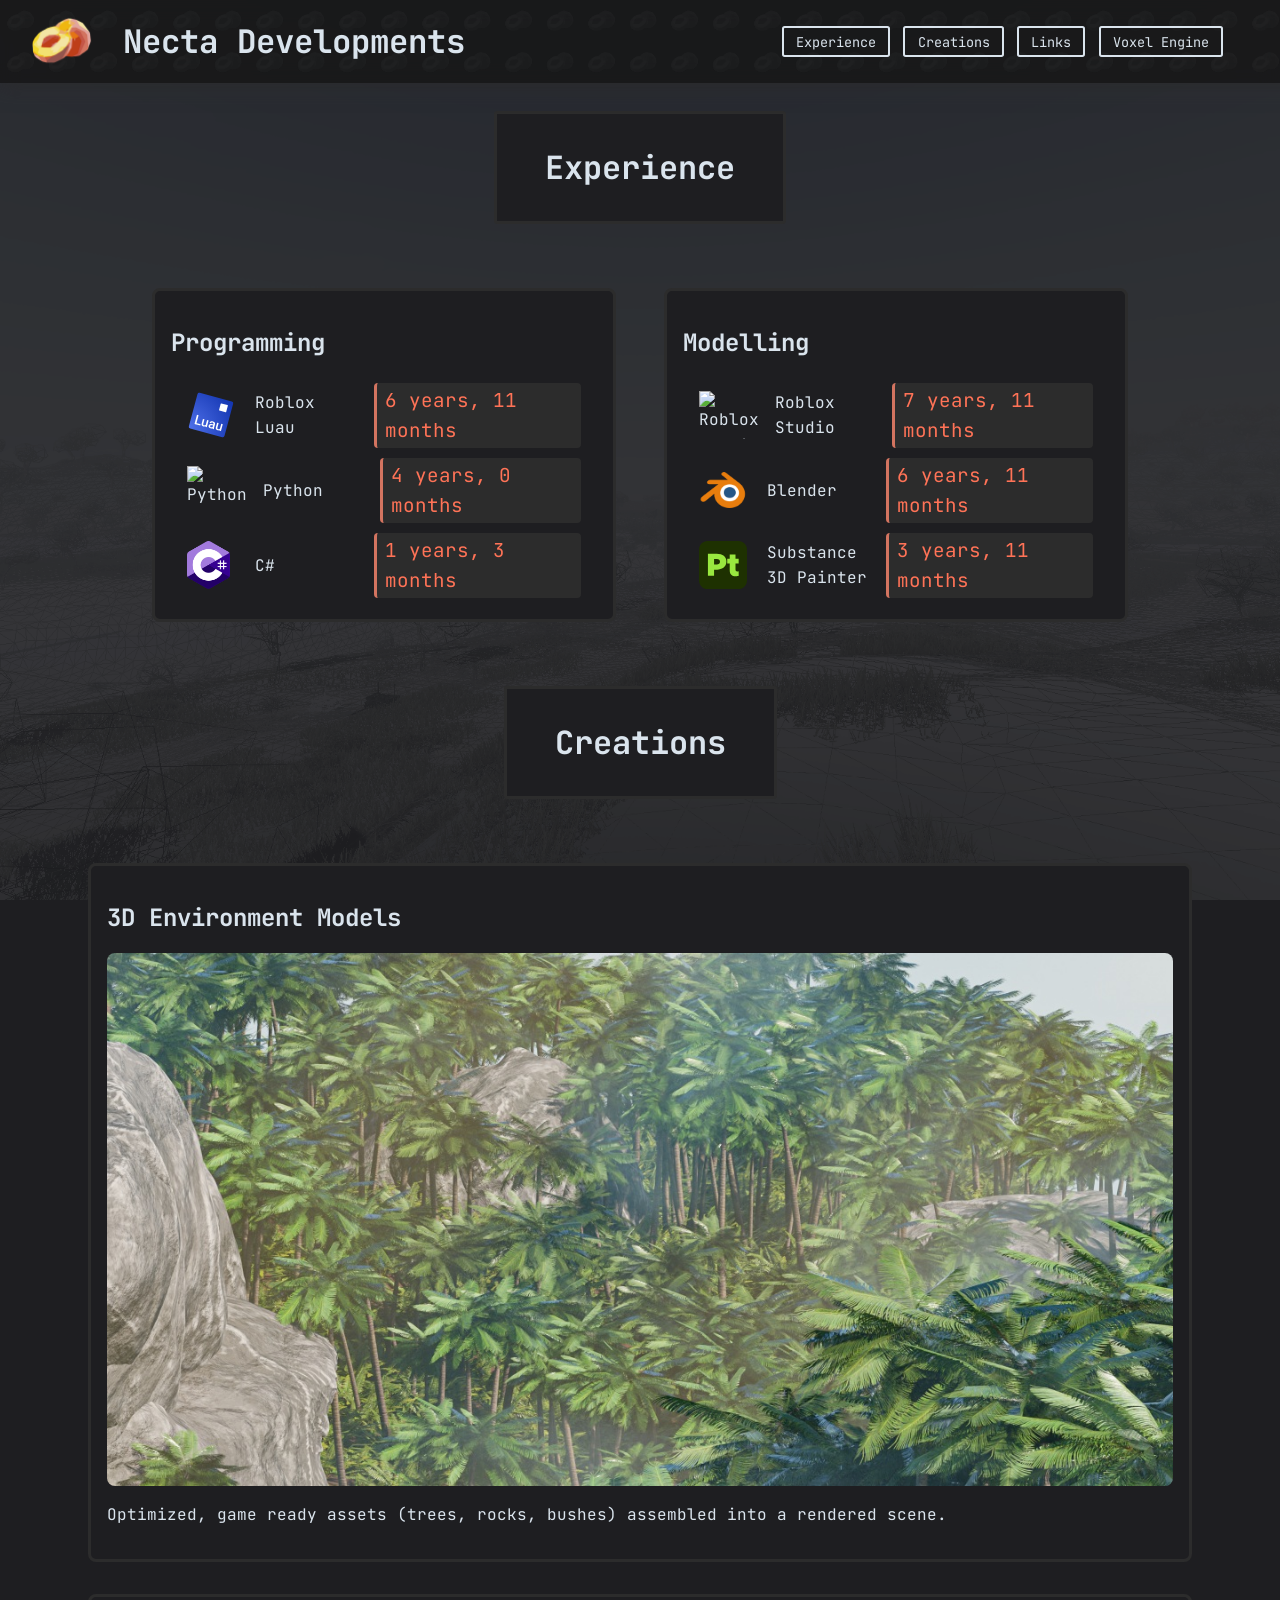
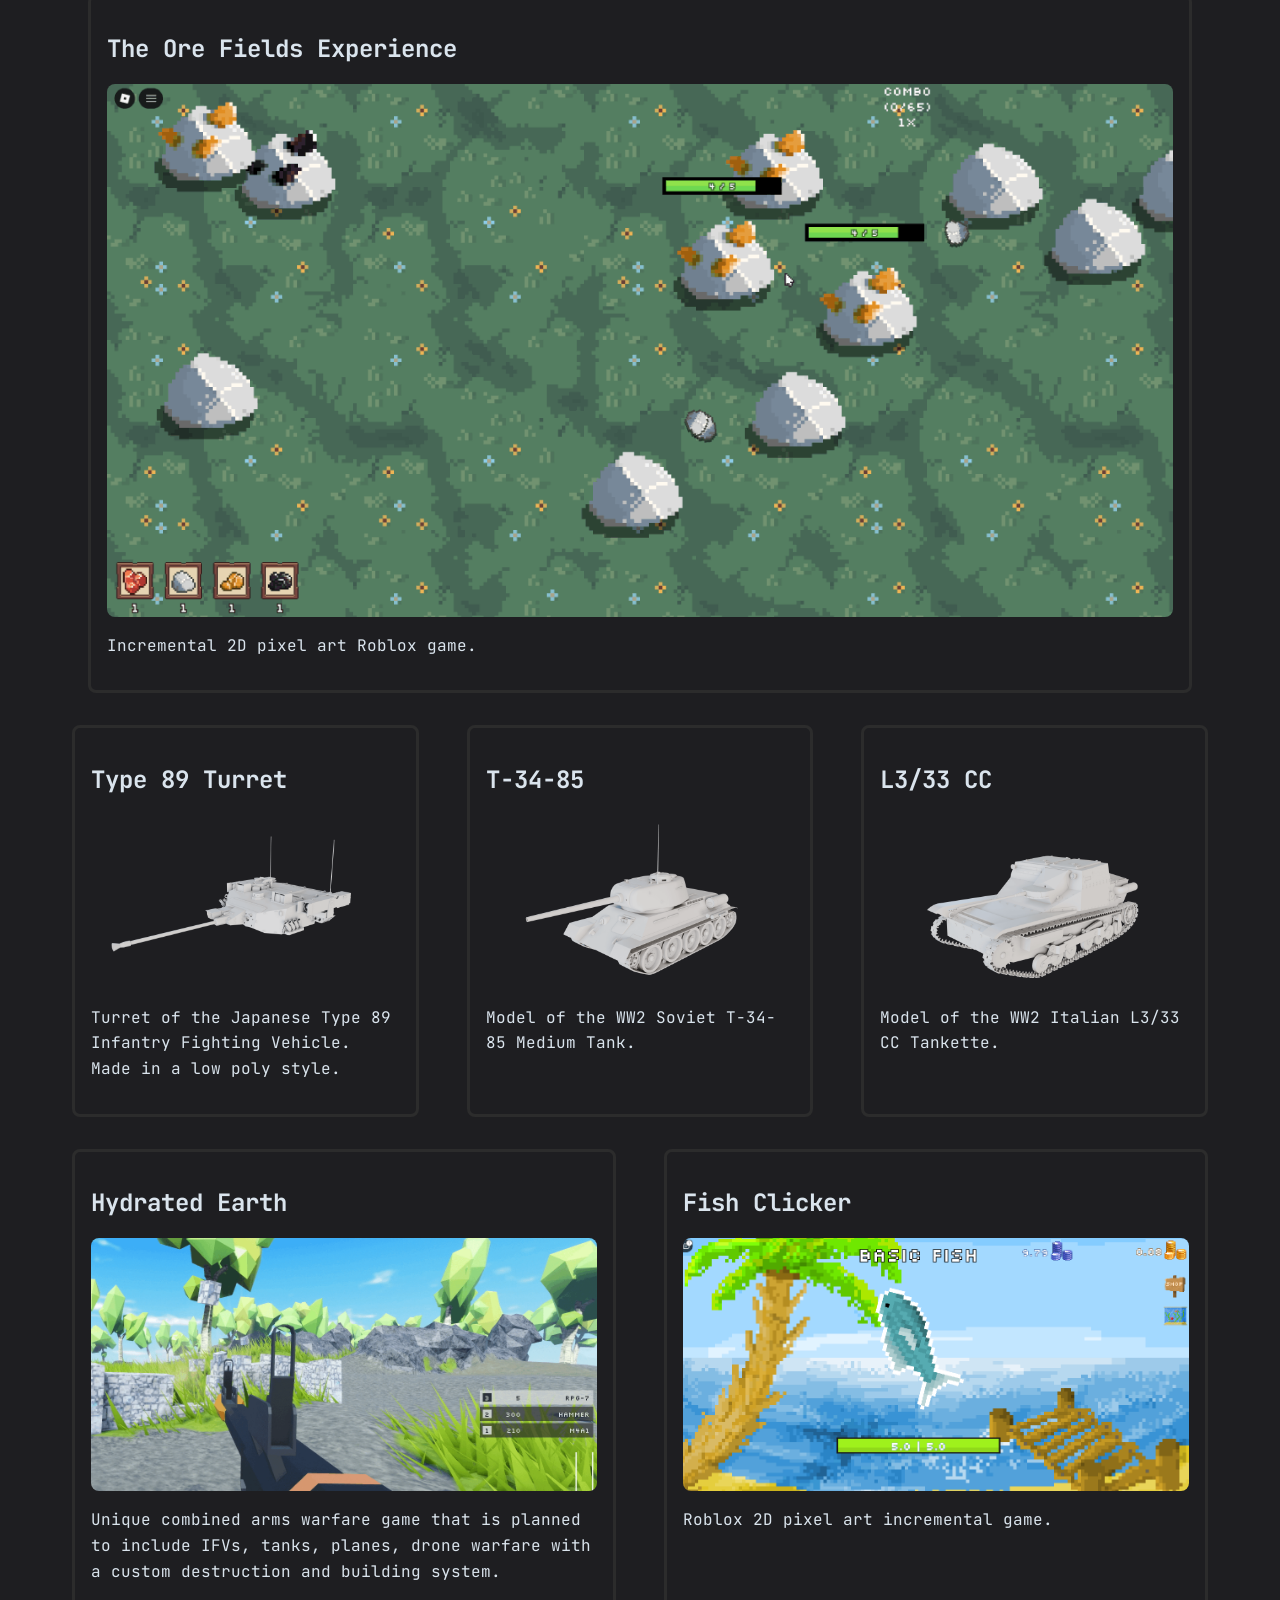
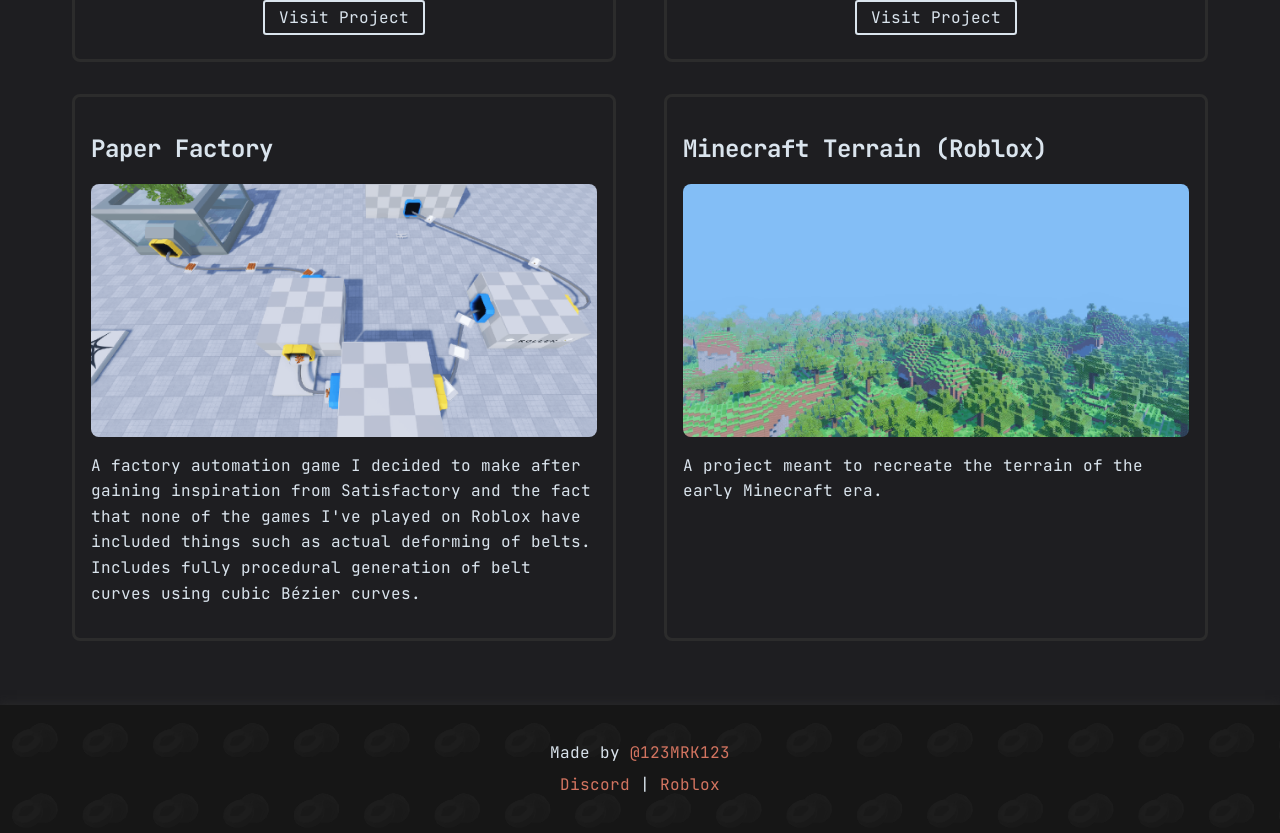
==== index.html @ 4ae06c1c "added palm environment" ====
<!DOCTYPE html>
<html lang="en">
<head>
    <meta charset="UTF-8">
    <meta name="viewport" content="width=device-width, initial-scale=1.0">
    <title>Necta Developments</title>
    <link rel="stylesheet" href="styles.css">
    <link rel="icon" href="images/icons/icon_scaled.png">
    <script src="scripts.js" defer></script>
    
</head>
<body>

    <header class="titleContainer">

        <img src="images/icons/icon_scaled.png"> <!--margin right = same as padding sides on titlecontainer-->
        <div class="navTitle">
            <h1>Necta Developments</h1>
        </div>

        <div class="navButtons">
            <a href="#experience" class="linkButton">Experience</a>
            <a href="#creations" class="linkButton">Creations</a>
            <a href="#links" class="linkButton">Links</a>

            <a href="./VoxelEngine/" class="linkButton">Voxel Engine</a>
        </div>

    </header>

    <div class="category">
        <h1 id ="experience">Experience</h1>
    </div>

    <div class="categoryContent" style="width: 80%">
        <div class="contentCard">
            <h2>Programming</h2>

            <div class="experienceRow">
                <img src="images/icons/luau.svg" alt="Luau">
                <span>Roblox Luau</span>
                <span class="experienceTimer" data-start-date="2019-12-27"></span>

            </div>

            <div class="experienceRow">
                <img src="images/icons/python.png" alt="Python">
                <span>Python</span>
                <span class="experienceTimer" data-start-date="2022-11-20"></span>

            </div>

            <div class="experienceRow">
                <img src="images/icons/csharp.png" alt="C#">
                <span>C#</span>
                <span class="experienceTimer" data-start-date="2025-09-01"></span>
            </div>
        </div>
        <div class="contentCard">
            <h2>Modelling</a></h2>
            
            <div class="experienceRow">
                <img src="images/icons/robloxstudio.png" alt="Roblox Studio">
                <span>Roblox Studio</span>
                <span class="experienceTimer" data-start-date="2018-12-15"></span>
            </div>
            <div class="experienceRow">
                <img src="images/icons/blender.png" alt="Blender">
                <span>Blender</span>
                <span class="experienceTimer" data-start-date="2020-01-01"></span>
            </div>
            <div class="experienceRow">
                <img src="images/icons/substancepainter.svg" alt="Substance Painter">
                <span>Substance 3D Painter</span>
                <span class="experienceTimer" data-start-date="2022-12-12"></span>
            </div>

        </div>
    </div>

    <div class="category">
        <h1 id="creations">Creations</h1>
    </div>

    <div class="categoryContent">
        <div class="contentCardImg">
            <h2>3D Environment Models</h2>
            <img src="images/creations/palms_environment.jpg" alt="The ore fields experience">
            <p>Optimized, game ready assets (trees, rocks, bushes) assembled into a rendered scene.</p>
        </div>
    </div>

    <div class="categoryContent">
        <div class="contentCardImg">
            <h2>The Ore Fields Experience</h2>
            <img src="images/creations/tofe.png" alt="The ore fields experience">
            <p>Incremental 2D pixel art Roblox game.</p>
        </div>
    </div>

    <!--tanks-->
    <div class="categoryContent">
        <div class="contentCardImg">
            <h2>Type 89 Turret</h2>
            <img src="images/creations/type89turret.png" alt="Type 89 IFV Turret">
            <p>Turret of the Japanese Type 89 Infantry Fighting Vehicle. Made in a low poly style.</p>
        </div>

        <div class="contentCardImg">
            <h2>T-34-85</h2>
            <img src="images/creations/t3485.png" alt="T-34-85 Tank">

            <p>Model of the WW2 Soviet T-34-85 Medium Tank.</p>
        </div>

        <div class="contentCardImg">
            <h2>L3/33 CC</h2>
            <img src="images/creations/l333c.png" alt="L3/33 CC Tank">
            <p>Model of the WW2 Italian L3/33 CC Tankette.</p>
        </div>
    </div>

    <!--games row1-->
    <div class="categoryContent">
        <div class="contentCardImg">
            <h2>Hydrated Earth</h2>
            <img src="images/creations/hydratedearth.png" alt="Hydrated Earth first person view">

            <p>Unique combined arms warfare game that is planned to include IFVs, tanks, planes, drone warfare with a custom destruction and building system.</p>
            <a href="https://www.roblox.com/games/17295859346/Hydrated-Earth" class="linkButton">Visit Project</a>
        </div>

        <div class="contentCardImg">
            <h2>Fish Clicker</h2>
            <img src="images/creations/fishclicker.png" alt="Fish Clicker Roblox">

            <p>Roblox 2D pixel art incremental game.</p>
            <a href="https://www.roblox.com/games/18859129045/fish-clicker" class="linkButton">Visit Project</a>
        </div>
    </div>

    <!--games row2-->
    <div class="categoryContent">
        <div class="contentCardImg">
            <h2>Paper Factory</h2>
            <img src="images/creations/factorygame.png" alt="Factory roblox game">
            <p>
                A factory automation game I decided to make after gaining
                inspiration from Satisfactory and the fact that none of the games I've played on Roblox have included things such as actual deforming of belts.<br>
                Includes fully procedural generation of belt curves using cubic Bézier curves.
            </p>
        </div>

        <div class="contentCardImg">
            <h2>Minecraft Terrain (Roblox)</h2>
            <img src="images/creations/terrain.png" alt="Factory roblox game">
            <p>A project meant to recreate the terrain of the early Minecraft era.</p>
        </div>
    </div>
    


    <footer>
        <p id="links" style="line-height:2em">
            Made by <a href="https://discord.com/users/442257205689843713" target="_blank">@123MRK123</a> <br>
            <a href="https://discord.gg/E3Wb23yagF" target="_blank">Discord</a> | <a href="https://www.roblox.com/groups/11502766/Necta-Developments" target="_blank">Roblox</a>
        </p>
    </footer>
</body>
</html>
---- styles.css ----
@import url('https://fonts.googleapis.com/css2?family=JetBrains+Mono:wght@400;700&display=swap');
html
{
    scroll-behavior: smooth;
}

body
{
    background-color: #1e1e21;

    font-family: 'JetBrains Mono', monospace;

    background-image: url("images/creations/background.png");
    background-size: cover;
    background-position: center;
    background-attachment: fixed;

    margin: 0em;
    padding: 0em;

    display: flex;
    justify-content: center;
    align-items: center;
    flex-direction: column;
    min-height: 100vh;
    box-sizing: border-box;
    padding-top: 7vh;
}

h1, h2, h3, h4, h5, h6
{
    color: rgb(218, 228, 237);
}
h1 {
    margin: 0;
    padding: 0.5em 0;

    font-size: clamp(0.8rem, 2.5vw, 2rem);

    white-space: nowrap;
    overflow: hidden;
    text-overflow: ellipsis;
}

.linkButton, .downloadButton
{
    box-shadow: none;
    font-family: 'JetBrains Mono', monospace;
    color: rgb(218, 228, 237);
    padding: 0.3em 0.9em;
    white-space: nowrap;
    background-color: transparent;
    border: 2px solid rgb(218, 228, 237);
    border-radius: 0.2em;
    margin: 0.5em;
    cursor: pointer;
    width: fit-content;
    transition-duration: 0.15s;
}

.linkButton:hover, .downloadButton:hover
{
    transform: scale(0.95);
    background-color: rgb(218, 220, 237);
    color: #1e1e1e;

    box-shadow: #60aed3 0px 0px 20px;
}
.downloadButton:hover
{
    box-shadow: #60d36b 0px 0px 10px;
}

.linkButton:active, .downloadButton
{
    background-color: #1e1e1e;
    color: rgb(218, 228, 237);
    transform: scale(0.9);
}

.titleContainer {
    position: fixed;
    top: 0;
    left: 0;
    right: 0;
    height: 7vh;
    font-size: 3vh;
    display: flex;
    align-items: center;
    padding: 10px 30px 10px 30px;

    background-color: #161616;
    background: rgba(22, 22, 22, 0.8);
    backdrop-filter: blur(10px);
    
    background-image: url("images/icons/grayscale_nectarines.png");
    background-repeat: repeat;
    background-size: auto 50%;

    box-shadow: #2c2c2c 0px 0px 20px;

    z-index: 999;
    
    width: 100%;
}

.navTitle {
    display: flex;
    justify-content: left;
    flex : 5
}

.navButtons {
    display: flex;
    justify-content: right;
    padding: 0px 80px 0px 0px;
    flex : 5;
}

.navTitle h1 {
    font-size: 1.2em;
    margin: 0;
}

.navButtons .linkButton, button {
    font-size: 0.5em;
}

.category {
    display: flex;
    align-items: flex-start;
    padding: 1em 3em;
    background-color: #1e1e21;
    border: 3px solid #2c2c2c;
    border-radius: 0.2em;


    width: max-content;

    margin: 3em auto;
}

.categoryContent {
    display: flex;
    align-items: stretch;
    justify-content: center;
    padding: 0.5em 3em;
    max-width: 1920px;
    margin: 0.5em auto;
}

.contentCardImg,
.contentCard {
    display: flex;
    flex-direction: column;

    background-color: #1e1e21;
    border: 3px solid #2c2c2c;
    border-radius: 0.5em;
    
    padding: 1em;
    max-width: 90%;

    margin: 0em 1.5em;

    flex: 1;
    transition-duration: 0.2s;
}

.contentCardImg:hover,
.contentCard:hover
{
    transform: scale(1.05);
    transform: translateY(-10px);
    box-shadow: #d37460 0px 0px 20px;
}
.contentCardImg:hover {
    cursor: pointer;
}

.contentCardImg:active
{
    transform: scale(0.95);
    transform: translateY(0px);
    box-shadow: none;
}

.contentCardImg img {
    width: 100%;
    border-radius: 0.5em;
    height: auto;
}

.contentCardImg .linkButton,
.contentCard .linkButton {
    align-self: center;
    margin-top: auto;
}

.contentCardImg p,
.contentCard .experienceRow {
    padding: 0.0em;
    line-height: 1.6;
}

.imagePreview {
    position: fixed;
    top : 0;
    left : 0;
    width: 100%;
    height: 100%;
    background: rgba(0, 0, 0, 0.7);
    display: flex;
    align-items: center;
    justify-content: center;

    transition: background 0.5s ease, opacity 0.5s ease;
    z-index: 1000;
}

.imagePreview img {
  max-width: 80%;
  max-height: 80%;
  transform: scale(0.9);
  transition: transform 0.2s ease;
}

.imagePreview img.show {
  transform: scale(1);
}
.imagePreview img.hide {
    transition-duration: 0.5s;
    transform: translateX(150%) scale(0.3);
    background: rgba(0, 0, 0, 0);
}
.imagePreview.hide {
    background: rgba(0, 0, 0, 0);
    opacity: 0;
}

footer
{
    margin-top: 3em;
    width: 100%;
    text-align: center;
    padding: 0.0em;
    background-color: #161616;
    box-shadow: #2c2c2c 0px 0px 10px;

    background-image: url("images/icons/grayscale_nectarines.png");
    background-repeat: repeat;
    background-size: auto 55%;
}

a {
    color: #d37460;
    text-decoration: none;
    transition-duration: 0.15s;
}
a:hover
{
    color: #ff7357;
    text-decoration: underline;
}


.experienceRow,
p
{
    padding: 1em;
    font-family: 'JetBrains Mono', monospace;
    color: rgb(218, 228, 237);
}




.experienceRow {
    display: grid;
    grid-template-columns: 0.5fr 1fr 2fr;

    align-items: center;

    max-width: 100%;
    margin: 0.3em 1em;
    gap: 1em;
}

.experienceTimer {
    background: #2c2c2c;
    padding: 2px 8px;
    border-radius: 4px;
    border-left: 3px solid #d37460;
    font-size: 1.2em;
    color: #ff7357;
}

.experienceRow img {
    height: 3em;
    width: auto;
    object-fit: contain;
    display: block;
}

.experienceRow span {
    display: flex;
    align-items: center;
    gap: 0.5em;
}

.titleContainer img {
    height: 100%;
    width: auto;
    margin-right: 30px;
    object-fit: contain;
}



.centralDiv {
    display: flex;
    justify-content: center;
    align-items: center;
    flex-direction: column;

    height: fit-content;
}
.centralDiv .downloadButton {
    margin: 2em;
}

.fileSize {
    font-size: 0.5em;
}


@media (max-width: 900px) {

    /* Global safety: prevents width overflow bugs */
    * {
        box-sizing: border-box;
    }

    html, body {
        width: 100%;
        overflow-x: hidden;
    }

    body {
        padding-top: 10vh;
    }

    /* FIX HEADER OVERFLOW */
    .titleContainer {
        flex-direction: column;
        height: auto;
        padding: 10px;
        width: 100%;
    }

    .titleContainer img {
        height: 0;
        margin-right: 0;
    }

    .navTitle,
    .navButtons {
        flex: unset;
        justify-content: center;
        padding: 0;
        text-align: center;
    }

    .navButtons {
        flex-wrap: wrap;
        gap: 6px;
    }

    /* FIX HORIZONTAL OVERFLOW BLOCKS */
    .category {
        width: 95%;
        max-width: 100%;
        padding: 1em;
        margin: 2em auto;
    }

    .categoryContent {
        flex-direction: column;
        align-items: center; /* Add this to center the cards */
        padding: 0.5em 0;    /* Reduce horizontal padding to prevent squeezing */
        gap: 2em;
    }

    /* CARDS */
    .contentCard,
    .contentCardImg {
        width: 100%;
        margin: 0;
    }

    /* disable hover effects on mobile */
    .contentCardImg:hover,
    .contentCard:hover {
        transform: none;
        box-shadow: none;
    }

    /* IMAGES */
    .contentCardImg img {
        width: 100%;
        height: auto;
    }

    /* EXPERIENCE ROW FIX */
    .experienceRow {
        grid-template-columns: 1fr;
        max-width: 100%;
    }

    /* BUTTONS */
    .linkButton,
    .downloadButton {
        font-size: 0.9em;
        padding: 0.5em 1em;
    }

    /* FOOTER */
    footer {
        padding: 1em;
    }
}
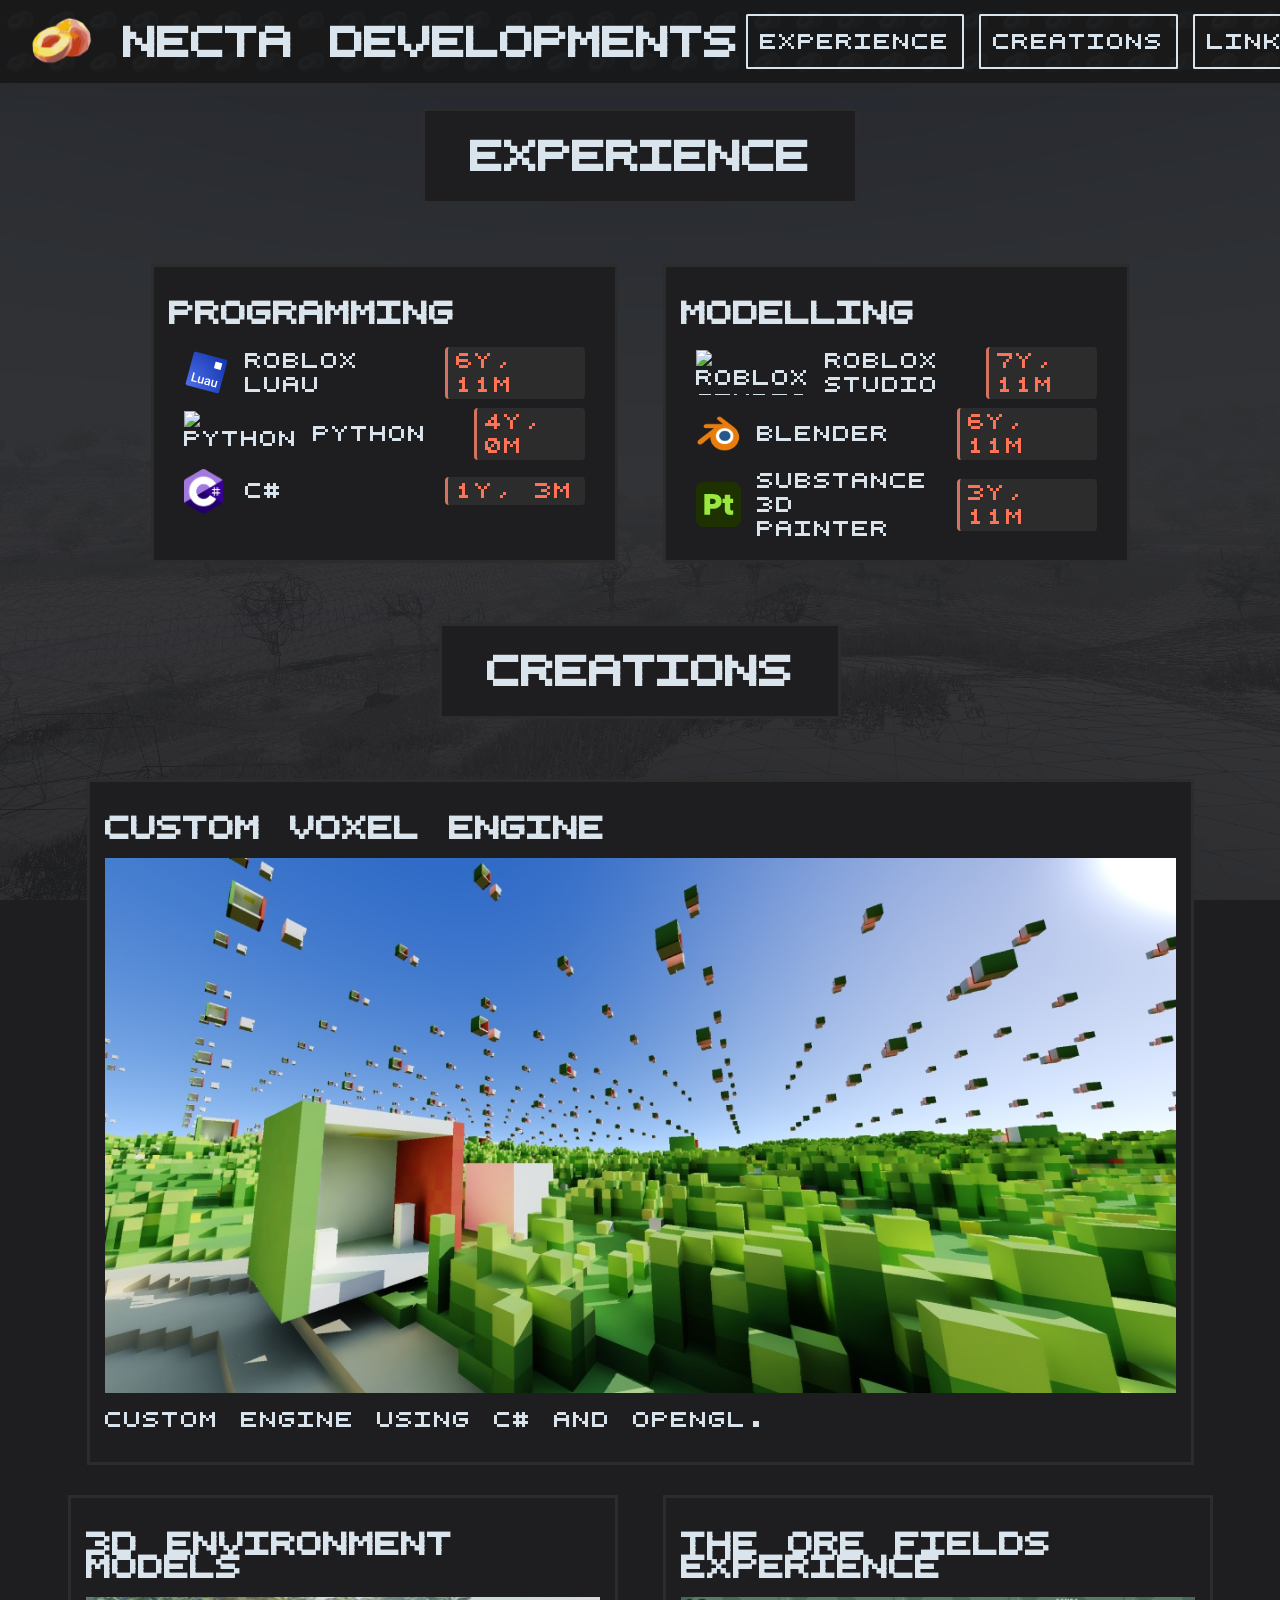
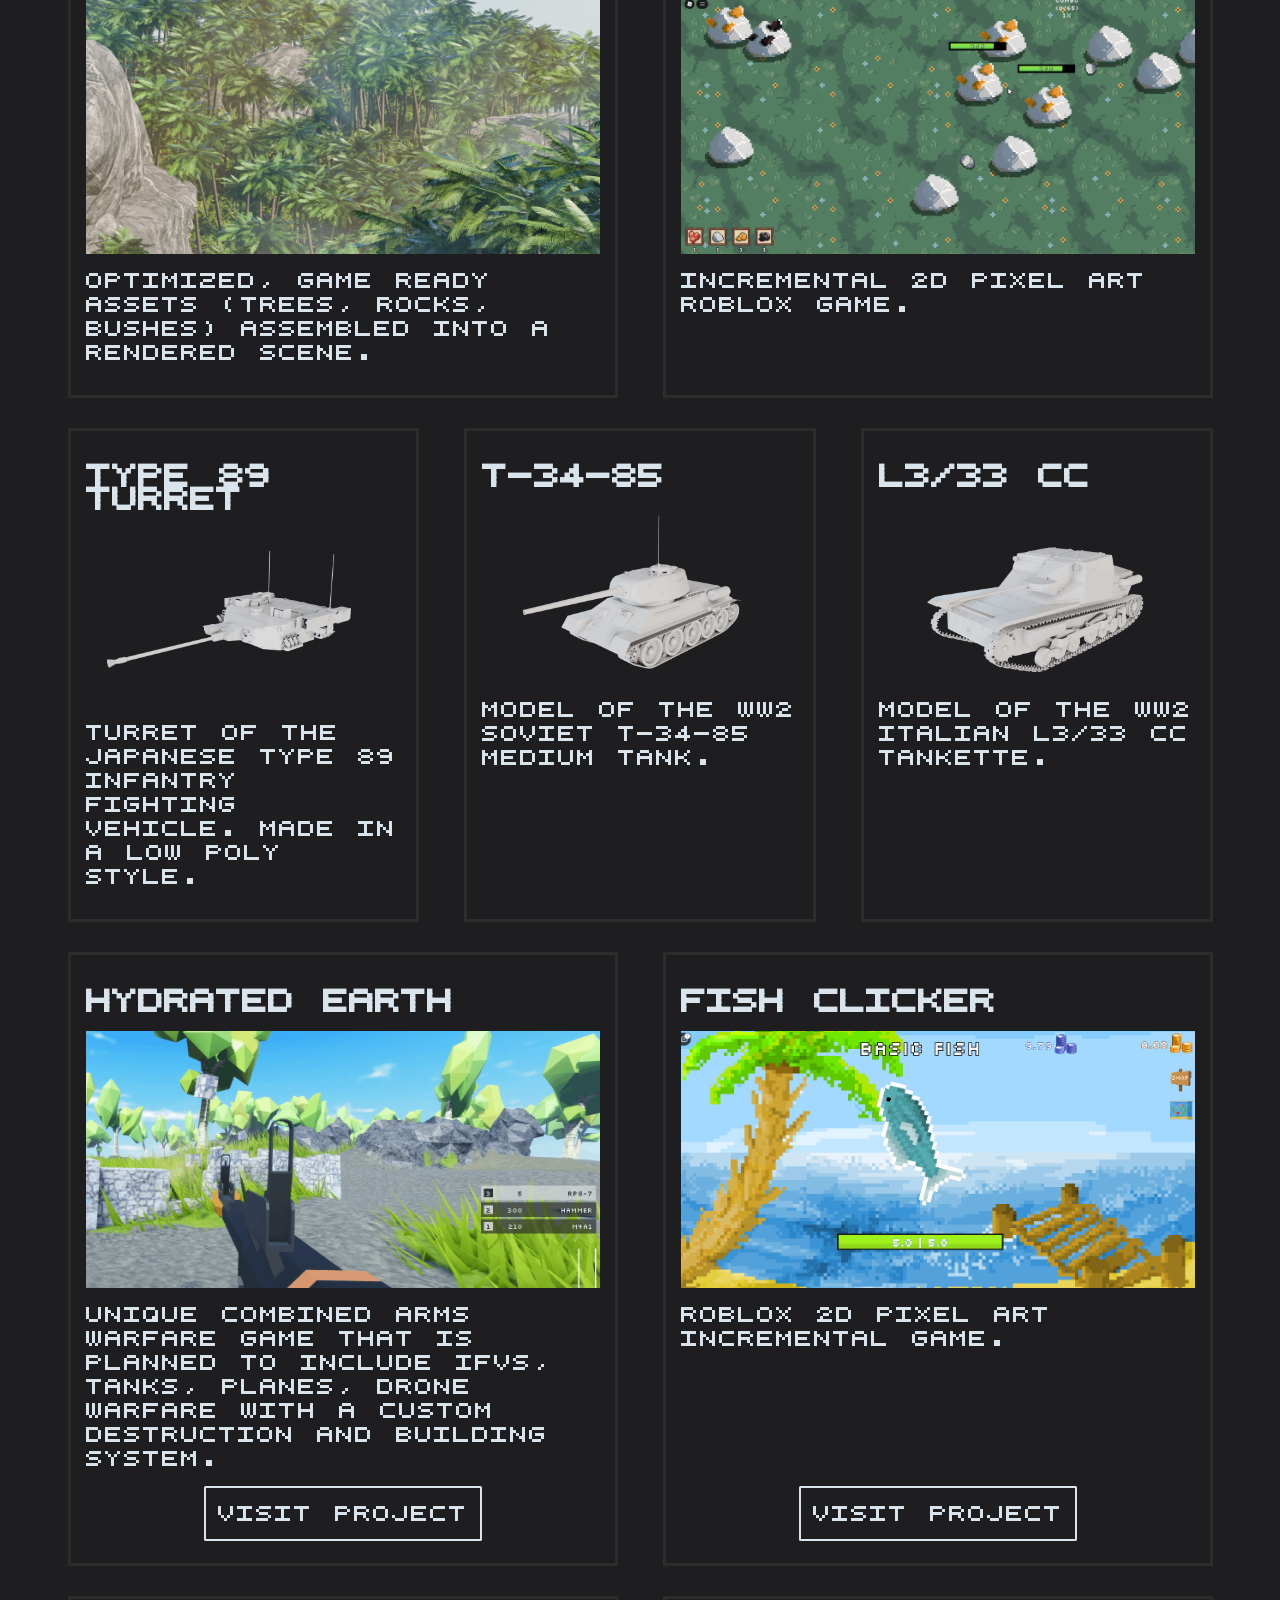
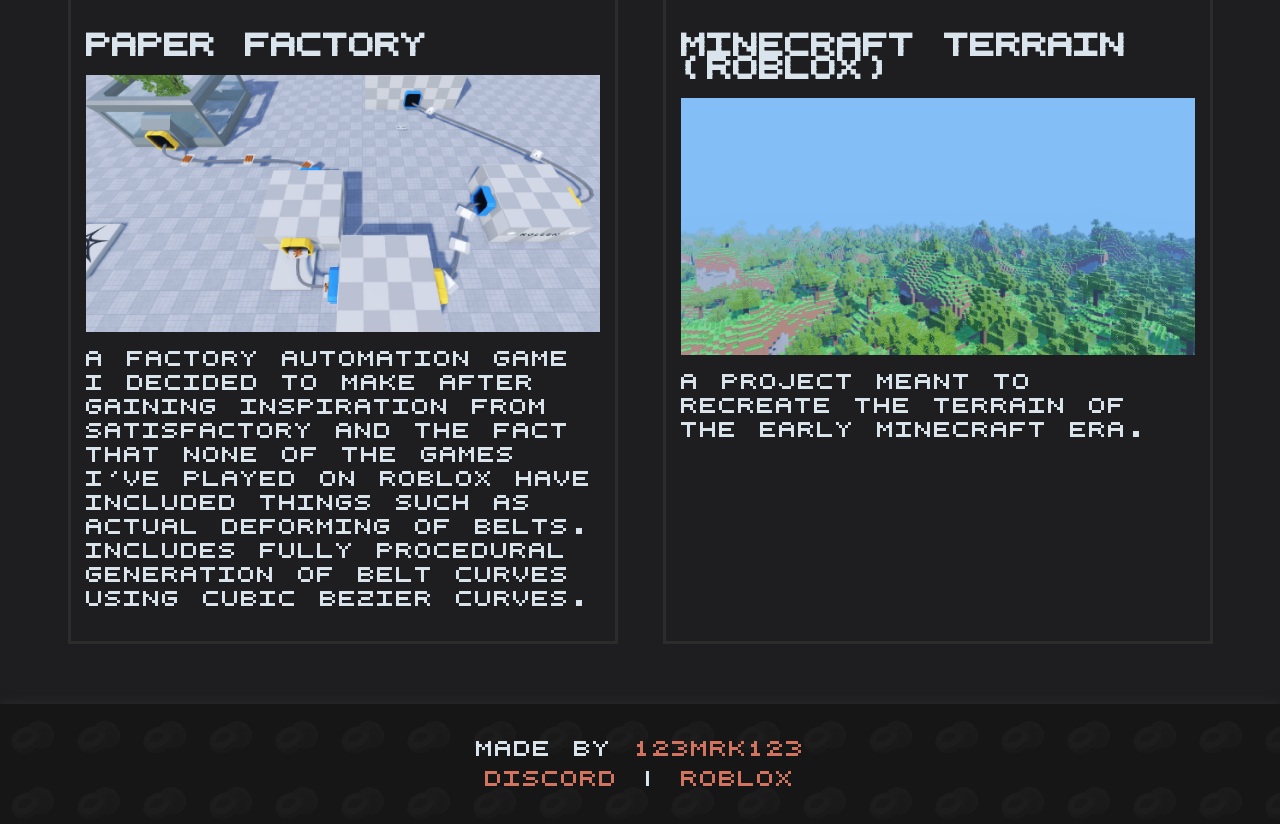
==== commit 190ecfbe: "new font and voxel terrain showcase" ====
--- a/index.html
+++ b/index.html
@@ -84,19 +84,27 @@
 
     <div class="categoryContent">
         <div class="contentCardImg">
-            <h2>3D Environment Models</h2>
-            <img src="images/creations/palms_environment.jpg" alt="The ore fields experience">
-            <p>Optimized, game ready assets (trees, rocks, bushes) assembled into a rendered scene.</p>
+            <h2>Custom Voxel Engine</h2>
+            <img src="images/creations/voxelengine_terrain.jpg" alt="Voxel Engine Terrain">
+            <p>Custom engine using C# and OpenGL.</p>
         </div>
     </div>
 
     <div class="categoryContent">
+        <div class="contentCardImg">
+            <h2>3D Environment Models</h2>
+            <img src="images/creations/palms_environment.jpg" alt="Palms">
+            <p>Optimized, game ready assets (trees, rocks, bushes) assembled into a rendered scene.</p>
+        </div>
+
         <div class="contentCardImg">
             <h2>The Ore Fields Experience</h2>
             <img src="images/creations/tofe.png" alt="The ore fields experience">
             <p>Incremental 2D pixel art Roblox game.</p>
         </div>
     </div>
+
+
 
     <!--tanks-->
     <div class="categoryContent">
@@ -147,7 +155,7 @@
             <p>
                 A factory automation game I decided to make after gaining
                 inspiration from Satisfactory and the fact that none of the games I've played on Roblox have included things such as actual deforming of belts.<br>
-                Includes fully procedural generation of belt curves using cubic Bézier curves.
+                Includes fully procedural generation of belt curves using cubic Bezier curves.
             </p>
         </div>
 
@@ -162,9 +170,22 @@
 
     <footer>
         <p id="links" style="line-height:2em">
-            Made by <a href="https://discord.com/users/442257205689843713" target="_blank">@123MRK123</a> <br>
+            Made by <a href="https://discord.com/users/442257205689843713" target="_blank">123MRK123</a> <br>
             <a href="https://discord.gg/E3Wb23yagF" target="_blank">Discord</a> | <a href="https://www.roblox.com/groups/11502766/Necta-Developments" target="_blank">Roblox</a>
         </p>
     </footer>
+
+
+    <script>
+        function snapFontsTo5px() {
+        const root = document.documentElement;
+        const basePx = parseFloat(getComputedStyle(root).fontSize);
+        const snapped = Math.round(basePx / 5) * 5;
+        root.style.fontSize = snapped + 'px';
+        }
+
+        snapFontsTo5px();
+        window.addEventListener('resize', snapFontsTo5px);
+    </script>
 </body>
 </html>
--- a/styles.css
+++ b/styles.css
@@ -1,14 +1,27 @@
-@import url('https://fonts.googleapis.com/css2?family=JetBrains+Mono:wght@400;700&display=swap');
+@font-face
+{
+    font-family: 'Chisel';
+    src: url('Chisel.otf') format('opentype');
+    font-weight: 400;
+    font-style: normal;
+
+}
 html
 {
     scroll-behavior: smooth;
+    font-size: 15px;
+
+    font-family: 'Chisel', monospace;
+    -webkit-font-smoothing: none;
+    -moz-osx-font-smoothing: unset;
+    font-smooth: never;
 }
 
 body
 {
     background-color: #1e1e21;
 
-    font-family: 'JetBrains Mono', monospace;
+    font-family: 'Chisel', monospace;
 
     background-image: url("images/creations/background.png");
     background-size: cover;
@@ -25,6 +38,8 @@
     min-height: 100vh;
     box-sizing: border-box;
     padding-top: 7vh;
+    letter-spacing: 0.2rem;
+    word-spacing: 0.2rem;
 }
 
 h1, h2, h3, h4, h5, h6
@@ -45,17 +60,18 @@
 .linkButton, .downloadButton
 {
     box-shadow: none;
-    font-family: 'JetBrains Mono', monospace;
+    font-family: 'Chisel', monospace;
     color: rgb(218, 228, 237);
     padding: 0.3em 0.9em;
     white-space: nowrap;
     background-color: transparent;
     border: 2px solid rgb(218, 228, 237);
-    border-radius: 0.2em;
+    border-radius: 0.1em;
     margin: 0.5em;
     cursor: pointer;
     width: fit-content;
     transition-duration: 0.15s;
+    line-height: 1.8;
 }
 
 .linkButton:hover, .downloadButton:hover
@@ -84,7 +100,7 @@
     left: 0;
     right: 0;
     height: 7vh;
-    font-size: 3vh;
+    font-size: 2rem;
     display: flex;
     align-items: center;
     padding: 10px 30px 10px 30px;
@@ -118,12 +134,13 @@
 }
 
 .navTitle h1 {
-    font-size: 1.2em;
+    font-size: 2rem;
     margin: 0;
 }
 
 .navButtons .linkButton, button {
-    font-size: 0.5em;
+    padding: 12px;
+    font-size: 1rem;
 }
 
 .category {
@@ -132,7 +149,7 @@
     padding: 1em 3em;
     background-color: #1e1e21;
     border: 3px solid #2c2c2c;
-    border-radius: 0.2em;
+    border-radius: 0.1em;
 
 
     width: max-content;
@@ -156,7 +173,7 @@
 
     background-color: #1e1e21;
     border: 3px solid #2c2c2c;
-    border-radius: 0.5em;
+    border-radius: 0.0em;
     
     padding: 1em;
     max-width: 90%;
@@ -187,7 +204,7 @@
 
 .contentCardImg img {
     width: 100%;
-    border-radius: 0.5em;
+    border-radius: 0.0em;
     height: auto;
 }
 
@@ -195,6 +212,8 @@
 .contentCard .linkButton {
     align-self: center;
     margin-top: auto;
+    padding: 12px;
+    font-size: 1rem;
 }
 
 .contentCardImg p,
@@ -256,11 +275,13 @@
     color: #d37460;
     text-decoration: none;
     transition-duration: 0.15s;
+    
+    border-bottom: 2px solid transparent; /* reserve space so layout doesn't shift */
 }
 a:hover
 {
     color: #ff7357;
-    text-decoration: underline;
+    border-bottom: 4px solid #ff7357; /* adjust thickness here */
 }
 
 
@@ -268,7 +289,7 @@
 p
 {
     padding: 1em;
-    font-family: 'JetBrains Mono', monospace;
+    font-family: 'Chisel', monospace;
     color: rgb(218, 228, 237);
 }
 
@@ -277,7 +298,7 @@
 
 .experienceRow {
     display: grid;
-    grid-template-columns: 0.5fr 1fr 2fr;
+    grid-template-columns: 0.5fr 2fr 1.5fr;
 
     align-items: center;
 
@@ -291,7 +312,7 @@
     padding: 2px 8px;
     border-radius: 4px;
     border-left: 3px solid #d37460;
-    font-size: 1.2em;
+    font-size: 1rem;
     color: #ff7357;
 }
 
@@ -326,7 +347,11 @@
     height: fit-content;
 }
 .centralDiv .downloadButton {
-    margin: 2em;
+    margin: 2rem;
+    display: inline-block;
+    width: 50%; /* adjust to taste */
+    text-align: center;
+    box-sizing: border-box;
 }
 
 .fileSize {
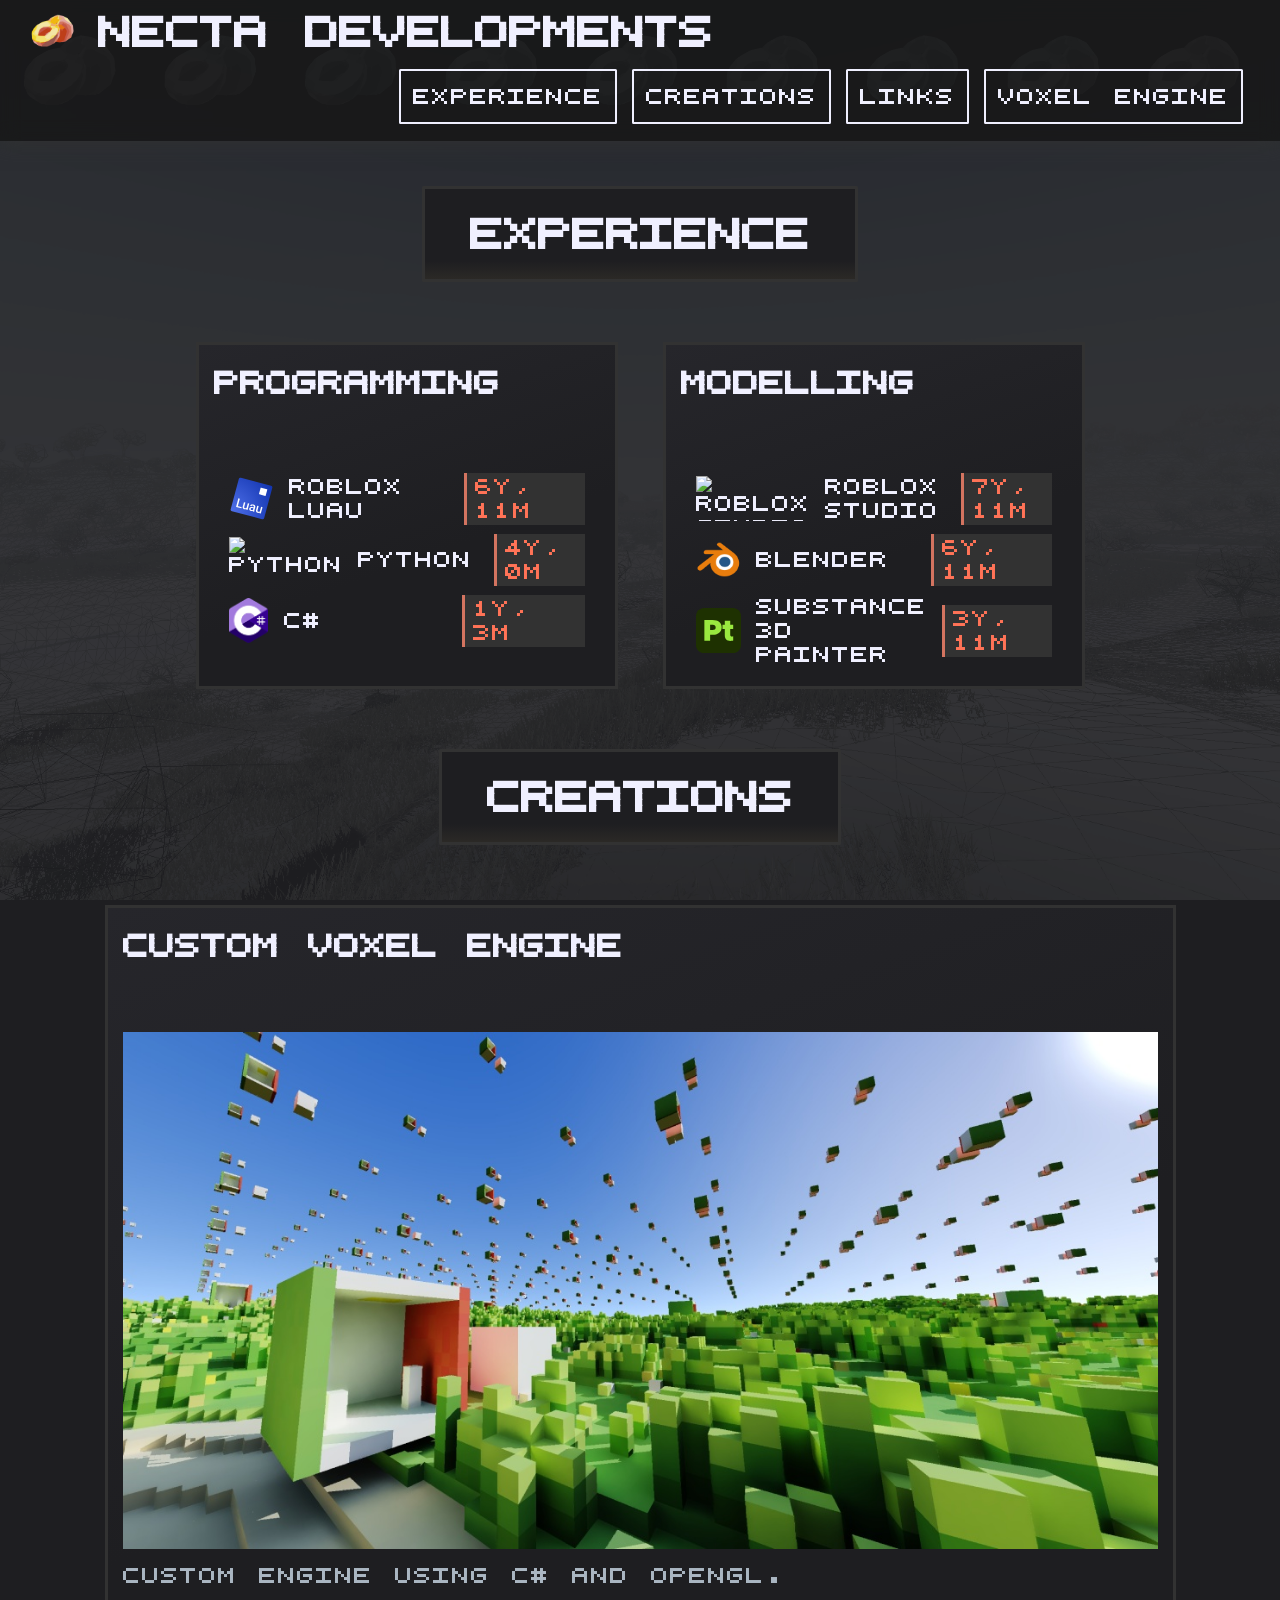
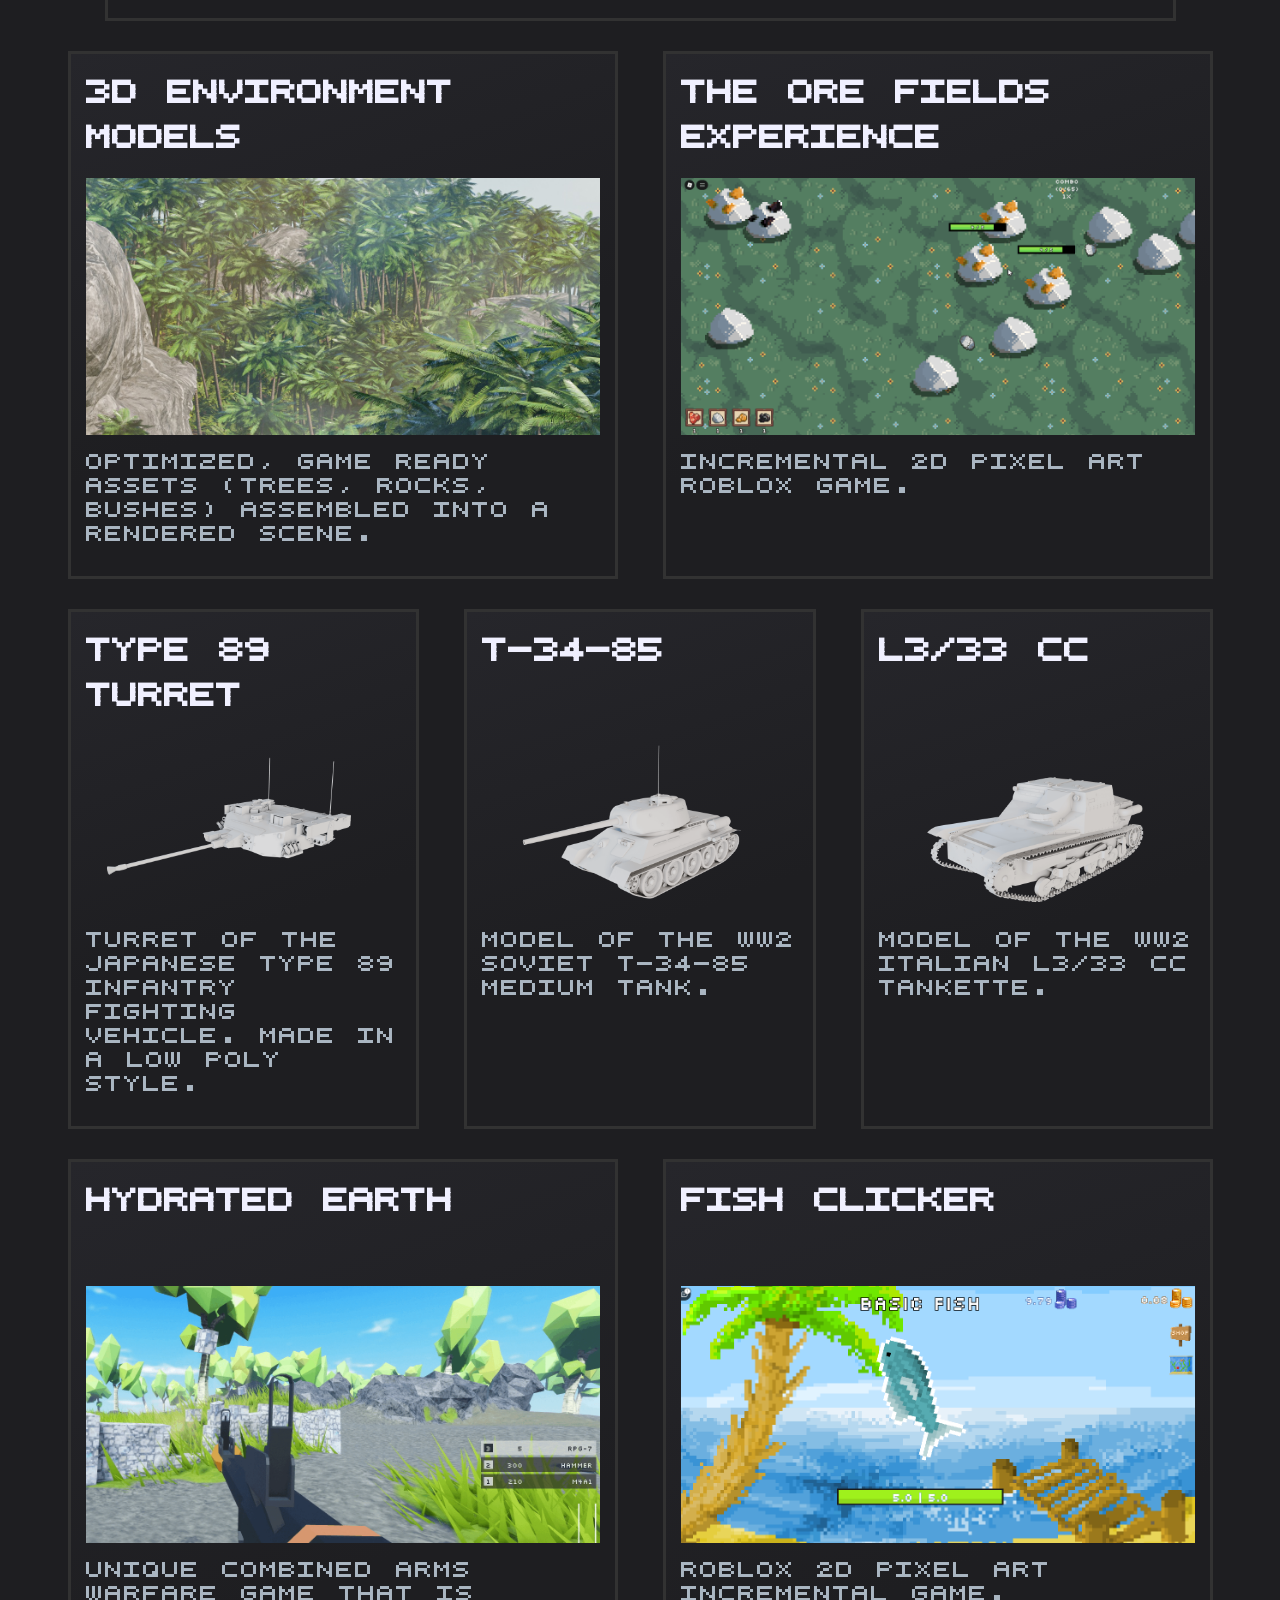
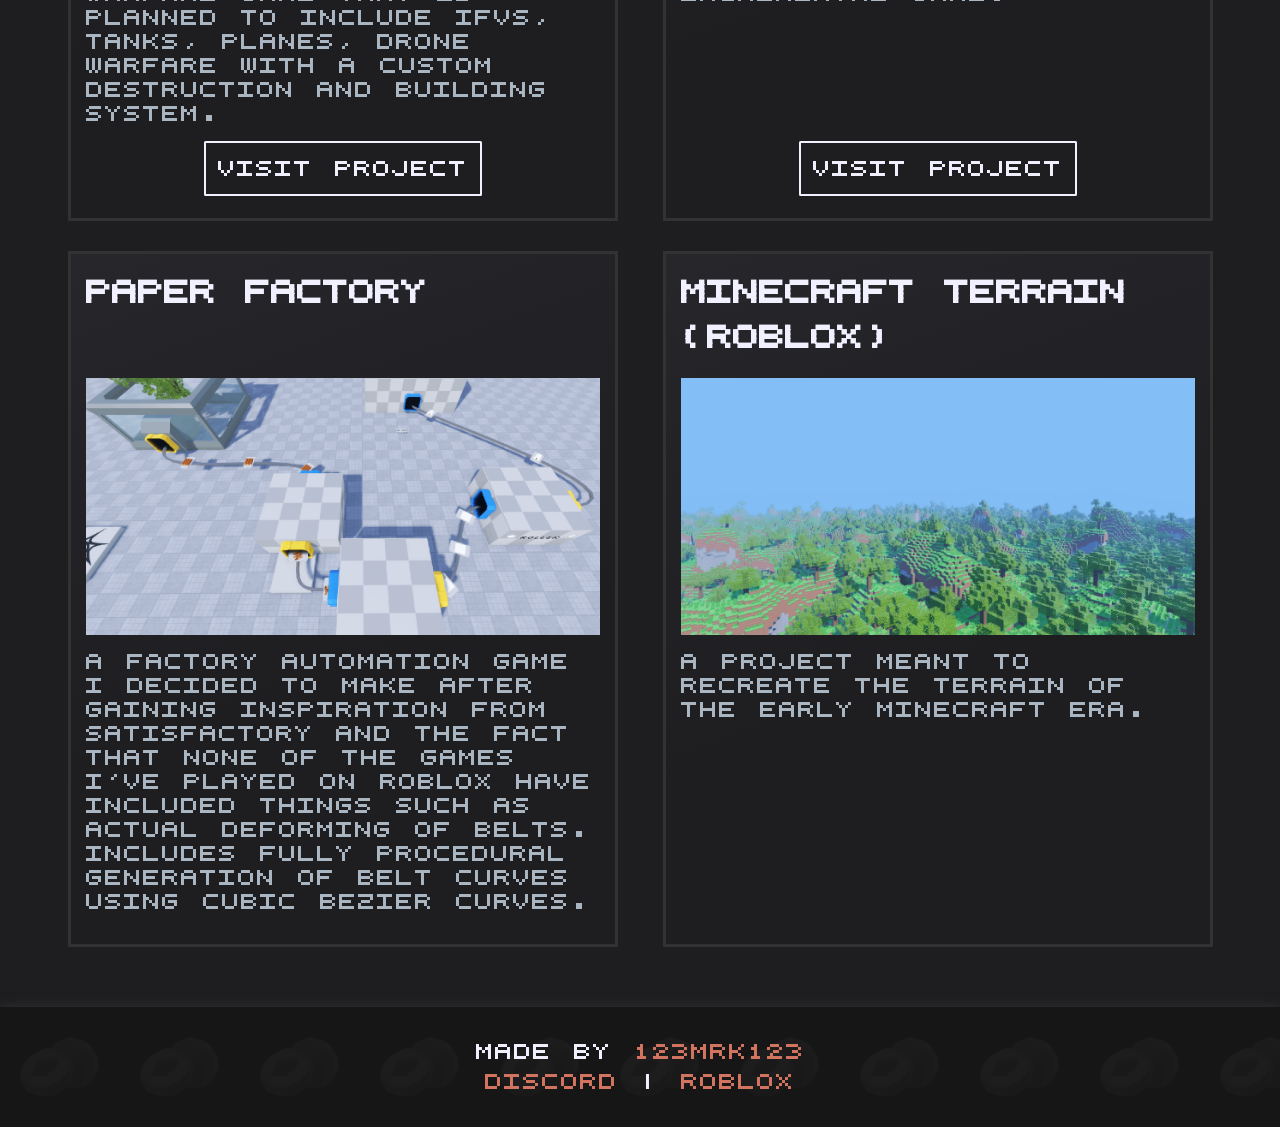
==== commit 04749b48: "Visual improvements, gradients, better resizing" ====
--- a/index.html
+++ b/index.html
@@ -3,36 +3,37 @@
 <head>
     <meta charset="UTF-8">
     <meta name="viewport" content="width=device-width, initial-scale=1.0">
+    <meta name="description" content="Necta Developments: Roblox games, a custom C# voxel engine and game-ready 3D models.">
     <title>Necta Developments</title>
     <link rel="stylesheet" href="styles.css">
     <link rel="icon" href="images/icons/icon_scaled.png">
     <script src="scripts.js" defer></script>
-    
 </head>
 <body>
 
     <header class="titleContainer">
+        <a href="#" class="brand">
+            <img src="images/icons/icon_scaled.png" alt="">
+            <div class="navTitle">
+                <h1>Necta Developments</h1>
+            </div>
+        </a>
 
-        <img src="images/icons/icon_scaled.png"> <!--margin right = same as padding sides on titlecontainer-->
-        <div class="navTitle">
-            <h1>Necta Developments</h1>
-        </div>
-
-        <div class="navButtons">
+        <nav class="navButtons" aria-label="Main">
             <a href="#experience" class="linkButton">Experience</a>
             <a href="#creations" class="linkButton">Creations</a>
             <a href="#links" class="linkButton">Links</a>
-
             <a href="./VoxelEngine/" class="linkButton">Voxel Engine</a>
-        </div>
-
+        </nav>
     </header>
 
+
+    <!-- ========== Experience ========== -->
     <div class="category">
-        <h1 id ="experience">Experience</h1>
+        <h1 id="experience">Experience</h1>
     </div>
 
-    <div class="categoryContent" style="width: 80%">
+    <div class="categoryContent experience">
         <div class="contentCard">
             <h2>Programming</h2>
 
@@ -40,25 +41,22 @@
                 <img src="images/icons/luau.svg" alt="Luau">
                 <span>Roblox Luau</span>
                 <span class="experienceTimer" data-start-date="2019-12-27"></span>
-
             </div>
-
             <div class="experienceRow">
                 <img src="images/icons/python.png" alt="Python">
                 <span>Python</span>
                 <span class="experienceTimer" data-start-date="2022-11-20"></span>
-
             </div>
-
             <div class="experienceRow">
                 <img src="images/icons/csharp.png" alt="C#">
                 <span>C#</span>
                 <span class="experienceTimer" data-start-date="2025-09-01"></span>
             </div>
         </div>
+
         <div class="contentCard">
-            <h2>Modelling</a></h2>
-            
+            <h2>Modelling</h2>
+
             <div class="experienceRow">
                 <img src="images/icons/robloxstudio.png" alt="Roblox Studio">
                 <span>Roblox Studio</span>
@@ -74,14 +72,16 @@
                 <span>Substance 3D Painter</span>
                 <span class="experienceTimer" data-start-date="2022-12-12"></span>
             </div>
-
         </div>
     </div>
 
+
+    <!-- ========== Creations ========== -->
     <div class="category">
         <h1 id="creations">Creations</h1>
     </div>
 
+    <!-- Engine -->
     <div class="categoryContent">
         <div class="contentCardImg">
             <h2>Custom Voxel Engine</h2>
@@ -90,68 +90,64 @@
         </div>
     </div>
 
+    <!-- Environment + incremental game -->
     <div class="categoryContent">
         <div class="contentCardImg">
             <h2>3D Environment Models</h2>
-            <img src="images/creations/palms_environment.jpg" alt="Palms">
+            <img src="images/creations/palms_environment.jpg" alt="Palms" loading="lazy">
             <p>Optimized, game ready assets (trees, rocks, bushes) assembled into a rendered scene.</p>
         </div>
 
         <div class="contentCardImg">
             <h2>The Ore Fields Experience</h2>
-            <img src="images/creations/tofe.png" alt="The ore fields experience">
+            <img src="images/creations/tofe.png" alt="The Ore Fields Experience" loading="lazy">
             <p>Incremental 2D pixel art Roblox game.</p>
         </div>
     </div>
 
-
-
-    <!--tanks-->
+    <!-- Tanks -->
     <div class="categoryContent">
         <div class="contentCardImg">
             <h2>Type 89 Turret</h2>
-            <img src="images/creations/type89turret.png" alt="Type 89 IFV Turret">
+            <img src="images/creations/type89turret.png" alt="Type 89 IFV Turret" loading="lazy">
             <p>Turret of the Japanese Type 89 Infantry Fighting Vehicle. Made in a low poly style.</p>
         </div>
 
         <div class="contentCardImg">
             <h2>T-34-85</h2>
-            <img src="images/creations/t3485.png" alt="T-34-85 Tank">
-
+            <img src="images/creations/t3485.png" alt="T-34-85 Tank" loading="lazy">
             <p>Model of the WW2 Soviet T-34-85 Medium Tank.</p>
         </div>
 
         <div class="contentCardImg">
             <h2>L3/33 CC</h2>
-            <img src="images/creations/l333c.png" alt="L3/33 CC Tank">
+            <img src="images/creations/l333c.png" alt="L3/33 CC Tank" loading="lazy">
             <p>Model of the WW2 Italian L3/33 CC Tankette.</p>
         </div>
     </div>
 
-    <!--games row1-->
+    <!-- Games, row 1 -->
     <div class="categoryContent">
         <div class="contentCardImg">
             <h2>Hydrated Earth</h2>
-            <img src="images/creations/hydratedearth.png" alt="Hydrated Earth first person view">
-
+            <img src="images/creations/hydratedearth.png" alt="Hydrated Earth first person view" loading="lazy">
             <p>Unique combined arms warfare game that is planned to include IFVs, tanks, planes, drone warfare with a custom destruction and building system.</p>
-            <a href="https://www.roblox.com/games/17295859346/Hydrated-Earth" class="linkButton">Visit Project</a>
+            <a href="https://www.roblox.com/games/17295859346/Hydrated-Earth" class="linkButton" target="_blank" rel="noopener noreferrer">Visit Project</a>
         </div>
 
         <div class="contentCardImg">
             <h2>Fish Clicker</h2>
-            <img src="images/creations/fishclicker.png" alt="Fish Clicker Roblox">
-
+            <img src="images/creations/fishclicker.png" alt="Fish Clicker Roblox" loading="lazy">
             <p>Roblox 2D pixel art incremental game.</p>
-            <a href="https://www.roblox.com/games/18859129045/fish-clicker" class="linkButton">Visit Project</a>
+            <a href="https://www.roblox.com/games/18859129045/fish-clicker" class="linkButton" target="_blank" rel="noopener noreferrer">Visit Project</a>
         </div>
     </div>
 
-    <!--games row2-->
+    <!-- Games, row 2 -->
     <div class="categoryContent">
         <div class="contentCardImg">
             <h2>Paper Factory</h2>
-            <img src="images/creations/factorygame.png" alt="Factory roblox game">
+            <img src="images/creations/factorygame.png" alt="Paper Factory Roblox game" loading="lazy">
             <p>
                 A factory automation game I decided to make after gaining
                 inspiration from Satisfactory and the fact that none of the games I've played on Roblox have included things such as actual deforming of belts.<br>
@@ -161,31 +157,19 @@
 
         <div class="contentCardImg">
             <h2>Minecraft Terrain (Roblox)</h2>
-            <img src="images/creations/terrain.png" alt="Factory roblox game">
+            <img src="images/creations/terrain.png" alt="Minecraft style terrain in Roblox" loading="lazy">
             <p>A project meant to recreate the terrain of the early Minecraft era.</p>
         </div>
     </div>
-    
 
 
     <footer>
-        <p id="links" style="line-height:2em">
-            Made by <a href="https://discord.com/users/442257205689843713" target="_blank">123MRK123</a> <br>
-            <a href="https://discord.gg/E3Wb23yagF" target="_blank">Discord</a> | <a href="https://www.roblox.com/groups/11502766/Necta-Developments" target="_blank">Roblox</a>
+        <p id="links">
+            Made by <a href="https://discord.com/users/442257205689843713" target="_blank" rel="noopener noreferrer">123MRK123</a><br>
+            <a href="https://discord.gg/E3Wb23yagF" target="_blank" rel="noopener noreferrer">Discord</a> |
+            <a href="https://www.roblox.com/groups/11502766/Necta-Developments" target="_blank" rel="noopener noreferrer">Roblox</a>
         </p>
     </footer>
 
-
-    <script>
-        function snapFontsTo5px() {
-        const root = document.documentElement;
-        const basePx = parseFloat(getComputedStyle(root).fontSize);
-        const snapped = Math.round(basePx / 5) * 5;
-        root.style.fontSize = snapped + 'px';
-        }
-
-        snapFontsTo5px();
-        window.addEventListener('resize', snapFontsTo5px);
-    </script>
 </body>
 </html>
--- a/styles.css
+++ b/styles.css
@@ -1,397 +1,514 @@
-@font-face
-{
+/* ==========================================================
+   Necta Developments - styles.css
+   ========================================================== */
+
+@font-face {
     font-family: 'Chisel';
     src: url('Chisel.otf') format('opentype');
     font-weight: 400;
     font-style: normal;
-
-}
-html
-{
+}
+
+:root {
+    --bg: #1e1e21;
+    --bg-dark: #161616;
+    --border: #323232;
+    --text: rgb(240, 240, 255);
+    --soft-text: rgb(170, 182, 194);
+    --accent: #d37460;
+    --accent-hover: #ff7357;
+    --glow-blue: #60aed3;
+    --glow-green: #60d36b;
+    --font: 'Chisel', monospace;
+}
+
+
+/* ---------- Base ---------- */
+
+*,
+*::before,
+*::after {
+    box-sizing: border-box;
+}
+
+html {
     scroll-behavior: smooth;
     font-size: 15px;
-
-    font-family: 'Chisel', monospace;
+    font-family: var(--font);
     -webkit-font-smoothing: none;
     -moz-osx-font-smoothing: unset;
-    font-smooth: never;
-}
-
-body
-{
-    background-color: #1e1e21;
-
-    font-family: 'Chisel', monospace;
-
-    background-image: url("images/creations/background.png");
-    background-size: cover;
-    background-position: center;
-    background-attachment: fixed;
-
-    margin: 0em;
-    padding: 0em;
-
-    display: flex;
+    scroll-padding-top: 6rem;
+    
+}
+.categoryContent.experience {
+    width: 80%;
+}
+
+body {
+    margin: 0;
+    min-height: 100vh;
+
+    display: flex;
+    flex-direction: column;
     justify-content: center;
     align-items: center;
-    flex-direction: column;
-    min-height: 100vh;
-    box-sizing: border-box;
-    padding-top: 7vh;
+
+    font-family: var(--font);
     letter-spacing: 0.2rem;
     word-spacing: 0.2rem;
-}
-
-h1, h2, h3, h4, h5, h6
-{
-    color: rgb(218, 228, 237);
-}
+
+    background: var(--bg) url("images/creations/background.png") center / cover fixed;
+}
+
+h1, h2, h3, h4, h5, h6 {
+    color: var(--text);
+}
+
 h1 {
     margin: 0;
     padding: 0.5em 0;
-
     font-size: clamp(0.8rem, 2.5vw, 2rem);
-
     white-space: nowrap;
     overflow: hidden;
     text-overflow: ellipsis;
 }
 
-.linkButton, .downloadButton
-{
+p {
+    padding: 1em;
+    font-family: var(--font);
+    color: var(--text);
+}
+
+a {
+    color: var(--accent);
+    text-decoration: none;
+    border-bottom: 2px solid transparent; /* reserves space so layout doesn't shift on hover */
+    transition-duration: 0.15s;
+}
+
+a:hover {
+    color: var(--accent-hover);
+    border-bottom: 4px solid var(--accent-hover);
+}
+
+
+/* ---------- Buttons ---------- */
+
+.linkButton,
+.downloadButton {
+    width: fit-content;
+    margin: 0.5em;
+    padding: 0.3em 0.9em;
+
+    font-family: var(--font);
+    line-height: 1.8;
+    white-space: nowrap;
+    color: var(--text);
+
+    background-color: transparent;
+    border: 2px solid var(--text);
+    border-radius: 0.1em;
     box-shadow: none;
-    font-family: 'Chisel', monospace;
-    color: rgb(218, 228, 237);
-    padding: 0.3em 0.9em;
-    white-space: nowrap;
-    background-color: transparent;
-    border: 2px solid rgb(218, 228, 237);
-    border-radius: 0.1em;
-    margin: 0.5em;
+
     cursor: pointer;
-    width: fit-content;
     transition-duration: 0.15s;
-    line-height: 1.8;
-}
-
-.linkButton:hover, .downloadButton:hover
-{
+}
+
+.linkButton:hover,
+.downloadButton:hover {
     transform: scale(0.95);
     background-color: rgb(218, 220, 237);
     color: #1e1e1e;
-
-    box-shadow: #60aed3 0px 0px 20px;
-}
-.downloadButton:hover
-{
-    box-shadow: #60d36b 0px 0px 10px;
-}
-
-.linkButton:active, .downloadButton
-{
+    border: 2px solid var(--text);
+    box-shadow: var(--glow-blue) 0 0 20px;
+}
+
+.downloadButton:hover {
+    box-shadow: var(--glow-green) 0 0 10px;
+}
+
+.linkButton:active,
+.downloadButton:active {
+    transform: scale(0.9);
     background-color: #1e1e1e;
-    color: rgb(218, 228, 237);
-    transform: scale(0.9);
-}
+    color: var(--text);
+}
+
+.centralDiv {
+    display: flex;
+    flex-direction: column;
+    justify-content: center;
+    align-items: center;
+    height: fit-content;
+}
+
+.centralDiv .downloadButton {
+    width: fit-content;
+    max-width: 100%;
+    margin: 1.5rem;
+    padding: 0.7em 1.2em;
+
+    display: flex;
+    flex-direction: column;
+    align-items: center;
+    gap: 0.2em;
+
+    font-size: 1.6rem;
+    line-height: 1.4;
+    text-align: center;
+    white-space: nowrap;
+}
+
+@media (max-width: 500px) {
+    .centralDiv .downloadButton {
+        white-space: normal;
+        font-size: 1.3rem;
+    }
+}
+
+.dlTitle {
+    display: flex;
+    align-items: center;
+    gap: 0.6em;
+}
+
+/* pixel download arrow, colored by the text color so it follows hover */
+.dlTitle::before {
+    content: "";
+    width: 1em;
+    height: 1em;
+    background: currentColor;
+    -webkit-mask: url("data:image/svg+xml,%3Csvg xmlns='http://www.w3.org/2000/svg' viewBox='0 0 8 8' shape-rendering='crispEdges'%3E%3Cpath d='M3 0h2v3H3zM1 3h6v1H1zM2 4h4v1H2zM3 5h2v1H3zM0 7h8v1H0z'/%3E%3C/svg%3E") center / contain no-repeat;
+    mask: url("data:image/svg+xml,%3Csvg xmlns='http://www.w3.org/2000/svg' viewBox='0 0 8 8' shape-rendering='crispEdges'%3E%3Cpath d='M3 0h2v3H3zM1 3h6v1H1zM2 4h4v1H2zM3 5h2v1H3zM0 7h8v1H0z'/%3E%3C/svg%3E") center / contain no-repeat;
+}
+
+.dlMeta {
+    font-size: 0.6em;
+    color: var(--soft-text);
+}
+
+.dlWarn {
+    color: var(--accent);
+}
+
+.downloadButton:hover .dlMeta {
+    color: inherit;   /* stays readable on the light hover background */
+}
+
+.downloadButton:focus-visible {
+    outline: 3px solid var(--glow-green);
+    outline-offset: 4px;
+}
+
+.voxelPage {
+    padding-top: 2rem;
+}
+
+.voxelPage .contentCardImg {
+    flex: none;
+    width: min(90%, 900px);
+    margin: 1.5rem 0;
+}
+
+
+/* ---------- Header ---------- */
 
 .titleContainer {
-    position: fixed;
+    position: sticky;
     top: 0;
-    left: 0;
-    right: 0;
-    height: 7vh;
-    font-size: 2rem;
-    display: flex;
-    align-items: center;
-    padding: 10px 30px 10px 30px;
-
-    background-color: #161616;
-    background: rgba(22, 22, 22, 0.8);
-    backdrop-filter: blur(10px);
-    
+    z-index: 999;
+    align-self: stretch;
+
+    min-height: 4.5rem;
+    padding: 0.6rem 2rem;
+    gap: 0.5rem 1.5rem;
+
+    display: flex;
+    flex-wrap: wrap;
+    align-items: center;
+    justify-content: space-between;
+
+    background-color: rgba(22, 22, 22, 0.8);
     background-image: url("images/icons/grayscale_nectarines.png");
     background-repeat: repeat;
-    background-size: auto 50%;
-
-    box-shadow: #2c2c2c 0px 0px 20px;
-
-    z-index: 999;
-    
-    width: 100%;
+    background-size: auto 100%;
+    backdrop-filter: blur(10px);
+    box-shadow: var(--border) 0 0 20px;
+}
+
+.titleContainer img {
+    height: 3rem;
+    width: auto;
+    object-fit: contain;
 }
 
 .navTitle {
-    display: flex;
-    justify-content: left;
-    flex : 5
+    flex: 1 1 auto;
+    display: flex;
+}
+
+.navTitle h1 {
+    margin: 0;
+    padding: 0;
+    font-size: 2rem;
+    overflow: visible;
+    text-overflow: clip;
 }
 
 .navButtons {
     display: flex;
-    justify-content: right;
-    padding: 0px 80px 0px 0px;
-    flex : 5;
-}
-
-.navTitle h1 {
-    font-size: 2rem;
-    margin: 0;
-}
-
-.navButtons .linkButton, button {
+    flex-wrap: wrap;
+    justify-content: flex-end;
+    margin-left: auto;   /* stays right-aligned if it wraps to a second row */
+}
+
+.navButtons .linkButton {
     padding: 12px;
     font-size: 1rem;
 }
 
+@media (max-width: 1250px) {
+    .navTitle h1 { font-size: 1.6rem; }
+    .navButtons .linkButton { padding: 8px 10px; }
+}
+
+.brand {
+    flex: 1 1 auto;
+    display: flex;
+    align-items: center;
+    gap: 1.5rem;
+    border-bottom: none;   /* cancels the global a underline */
+}
+
+.brand:hover {
+    border-bottom: none;   /* otherwise the header grows 4px on hover again */
+    transform: translateY(-2px);
+}
+
+/* ---------- Section headings & layout ---------- */
+
 .category {
+    width: max-content;
+    margin: 3em auto;
+    padding: 1em 3em;
+
     display: flex;
     align-items: flex-start;
-    padding: 1em 3em;
-    background-color: #1e1e21;
-    border: 3px solid #2c2c2c;
+
+    background-color: var(--bg);
+    background-image: linear-gradient(0deg, #2b2926 0%, var(--bg) 20%);
+    border: 3px solid var(--border);
     border-radius: 0.1em;
-
-
-    width: max-content;
-
-    margin: 3em auto;
 }
 
 .categoryContent {
-    display: flex;
+    max-width: 1500px;
+    margin: 0.5em auto;
+    padding: 0.5em 3em;
+
+    display: flex;
+    justify-content: center;
     align-items: stretch;
-    justify-content: center;
-    padding: 0.5em 3em;
-    max-width: 1920px;
-    margin: 0.5em auto;
-}
-
-.contentCardImg,
-.contentCard {
+}
+
+.categoryContent h2 {
+    line-height: 2em;
+    min-height: 4em;
+    margin-top: 0;
+}
+
+.contentCardImg p {
+    color: var(--soft-text);
+}
+
+
+
+/* ---------- Cards ---------- */
+
+.contentCard,
+.contentCardImg {
+    flex: 1;
+    max-width: 90%;
+    margin: 0 1.5em;
+    padding: 1em;
+
     display: flex;
     flex-direction: column;
 
-    background-color: #1e1e21;
-    border: 3px solid #2c2c2c;
-    border-radius: 0.0em;
-    
-    padding: 1em;
-    max-width: 90%;
-
-    margin: 0em 1.5em;
-
-    flex: 1;
-    transition-duration: 0.2s;
-}
-
-.contentCardImg:hover,
-.contentCard:hover
-{
-    transform: scale(1.05);
-    transform: translateY(-10px);
-    box-shadow: #d37460 0px 0px 20px;
-}
+    background-color: var(--bg);
+    background-image: linear-gradient(160deg, #26262b 0%, var(--bg) 60%);
+    border: 3px solid var(--border);
+    border-radius: 0;
+    transition-duration: 0.15s;
+}
+
+.contentCard:hover,
+.contentCardImg:hover {
+    transform: translateY(-5px);
+    box-shadow: var(--accent) 0 0 10px;
+    border-color: var(--accent);
+}
+
 .contentCardImg:hover {
     cursor: pointer;
 }
 
-.contentCardImg:active
-{
-    transform: scale(0.95);
-    transform: translateY(0px);
+.contentCardImg:active {
+    transform: translateY(0);
     box-shadow: none;
 }
 
 .contentCardImg img {
     width: 100%;
-    border-radius: 0.0em;
     height: auto;
-}
-
-.contentCardImg .linkButton,
-.contentCard .linkButton {
+    border-radius: 0;
+}
+
+.contentCardImg p {
+    padding: 0;
+    line-height: 1.6;
+}
+
+.contentCard .linkButton,
+.contentCardImg .linkButton {
     align-self: center;
     margin-top: auto;
     padding: 12px;
     font-size: 1rem;
 }
 
-.contentCardImg p,
-.contentCard .experienceRow {
-    padding: 0.0em;
+
+/* ---------- Experience rows ---------- */
+
+.experienceRow {
+    max-width: 100%;
+    margin: 0.3em 1em;
+    padding: 0;
+    gap: 1em;
+
+    display: grid;
+    grid-template-columns: 0.5fr 2fr 1.5fr;
+    align-items: center;
+
+    font-family: var(--font);
     line-height: 1.6;
-}
+    color: var(--text);
+}
+
+.experienceRow img {
+    display: block;
+    height: 3em;
+    width: auto;
+    object-fit: contain;
+}
+
+.experienceRow span {
+    display: flex;
+    align-items: center;
+    gap: 0.5em;
+}
+
+.experienceTimer {
+    padding: 2px 8px;
+    font-size: 1rem;
+    color: var(--accent-hover);
+    background: var(--border);
+    border-left: 3px solid var(--accent);
+}
+
+
+/* ---------- Image preview overlay (driven by scripts.js) ---------- */
 
 .imagePreview {
     position: fixed;
-    top : 0;
-    left : 0;
+    top: 0;
+    left: 0;
+    z-index: 1000;
+
     width: 100%;
     height: 100%;
+
+    display: flex;
+    align-items: center;
+    justify-content: center;
+
     background: rgba(0, 0, 0, 0.7);
-    display: flex;
-    align-items: center;
-    justify-content: center;
-
     transition: background 0.5s ease, opacity 0.5s ease;
-    z-index: 1000;
 }
 
 .imagePreview img {
-  max-width: 80%;
-  max-height: 80%;
-  transform: scale(0.9);
-  transition: transform 0.2s ease;
+    width: 80%;
+    height: 80%;
+    object-fit: contain;   /* keeps aspect ratio, scales up or down to fit */
+    transform: scale(0.9);
+    transition: transform 0.2s ease;
+}
+
+.imagePreview img.pixel {
+    image-rendering: pixelated;
 }
 
 .imagePreview img.show {
-  transform: scale(1);
-}
+    transform: scale(1);
+}
+
 .imagePreview img.hide {
+    transform: translateX(150%) scale(0.3);
     transition-duration: 0.5s;
-    transform: translateX(150%) scale(0.3);
-    background: rgba(0, 0, 0, 0);
-}
+}
+
 .imagePreview.hide {
     background: rgba(0, 0, 0, 0);
     opacity: 0;
 }
 
-footer
-{
+
+/* ---------- Footer ---------- */
+
+footer {
+    width: 100%;
     margin-top: 3em;
-    width: 100%;
+    padding: 0;
     text-align: center;
-    padding: 0.0em;
-    background-color: #161616;
-    box-shadow: #2c2c2c 0px 0px 10px;
-
+    line-height: 2em;
+
+    background-color: var(--bg-dark);
     background-image: url("images/icons/grayscale_nectarines.png");
     background-repeat: repeat;
-    background-size: auto 55%;
-}
-
-a {
-    color: #d37460;
-    text-decoration: none;
-    transition-duration: 0.15s;
-    
-    border-bottom: 2px solid transparent; /* reserve space so layout doesn't shift */
-}
-a:hover
-{
-    color: #ff7357;
-    border-bottom: 4px solid #ff7357; /* adjust thickness here */
-}
-
-
-.experienceRow,
-p
-{
-    padding: 1em;
-    font-family: 'Chisel', monospace;
-    color: rgb(218, 228, 237);
-}
-
-
-
-
-.experienceRow {
-    display: grid;
-    grid-template-columns: 0.5fr 2fr 1.5fr;
-
-    align-items: center;
-
-    max-width: 100%;
-    margin: 0.3em 1em;
-    gap: 1em;
-}
-
-.experienceTimer {
-    background: #2c2c2c;
-    padding: 2px 8px;
-    border-radius: 4px;
-    border-left: 3px solid #d37460;
-    font-size: 1rem;
-    color: #ff7357;
-}
-
-.experienceRow img {
-    height: 3em;
-    width: auto;
-    object-fit: contain;
-    display: block;
-}
-
-.experienceRow span {
-    display: flex;
-    align-items: center;
-    gap: 0.5em;
-}
-
-.titleContainer img {
-    height: 100%;
-    width: auto;
-    margin-right: 30px;
-    object-fit: contain;
-}
-
-
-
-.centralDiv {
-    display: flex;
-    justify-content: center;
-    align-items: center;
-    flex-direction: column;
-
-    height: fit-content;
-}
-.centralDiv .downloadButton {
-    margin: 2rem;
-    display: inline-block;
-    width: 50%; /* adjust to taste */
-    text-align: center;
-    box-sizing: border-box;
-}
-
-.fileSize {
-    font-size: 0.5em;
-}
-
+    background-size: auto 100%;
+    box-shadow: var(--border) 0 0 10px;
+}
+
+
+/* ---------- Mobile ---------- */
 
 @media (max-width: 900px) {
-
-    /* Global safety: prevents width overflow bugs */
-    * {
-        box-sizing: border-box;
-    }
 
     html, body {
         width: 100%;
         overflow-x: hidden;
-    }
-
-    body {
-        padding-top: 10vh;
-    }
-
-    /* FIX HEADER OVERFLOW */
+        scroll-padding-top: 9rem;
+    }
+
     .titleContainer {
         flex-direction: column;
-        height: auto;
+        justify-content: center;
         padding: 10px;
-        width: 100%;
     }
 
     .titleContainer img {
-        height: 0;
-        margin-right: 0;
+        display: none;
+    }
+
+    .navTitle h1 {
+        font-size: 1.2rem;
     }
 
     .navTitle,
     .navButtons {
         flex: unset;
         justify-content: center;
+        margin-left: 0;
         padding: 0;
         text-align: center;
     }
@@ -401,56 +518,50 @@
         gap: 6px;
     }
 
-    /* FIX HORIZONTAL OVERFLOW BLOCKS */
     .category {
         width: 95%;
         max-width: 100%;
+        margin: 2em auto;
         padding: 1em;
-        margin: 2em auto;
     }
 
     .categoryContent {
         flex-direction: column;
-        align-items: center; /* Add this to center the cards */
-        padding: 0.5em 0;    /* Reduce horizontal padding to prevent squeezing */
+        align-items: center;
         gap: 2em;
-    }
-
-    /* CARDS */
+        padding: 0.5em 0;
+    }
+
     .contentCard,
     .contentCardImg {
         width: 100%;
         margin: 0;
     }
 
-    /* disable hover effects on mobile */
-    .contentCardImg:hover,
-    .contentCard:hover {
+    /* no hover effects on touch screens */
+    .contentCard:hover,
+    .contentCardImg:hover {
         transform: none;
         box-shadow: none;
     }
 
-    /* IMAGES */
-    .contentCardImg img {
-        width: 100%;
-        height: auto;
-    }
-
-    /* EXPERIENCE ROW FIX */
     .experienceRow {
+        max-width: 100%;
         grid-template-columns: 1fr;
-        max-width: 100%;
-    }
-
-    /* BUTTONS */
+    }
+
     .linkButton,
     .downloadButton {
+        padding: 0.5em 1em;
         font-size: 0.9em;
-        padding: 0.5em 1em;
-    }
-
-    /* FOOTER */
+    }
+
     footer {
         padding: 1em;
     }
+
+    .brand {
+        flex: unset;
+        justify-content: center;
+    }
 }
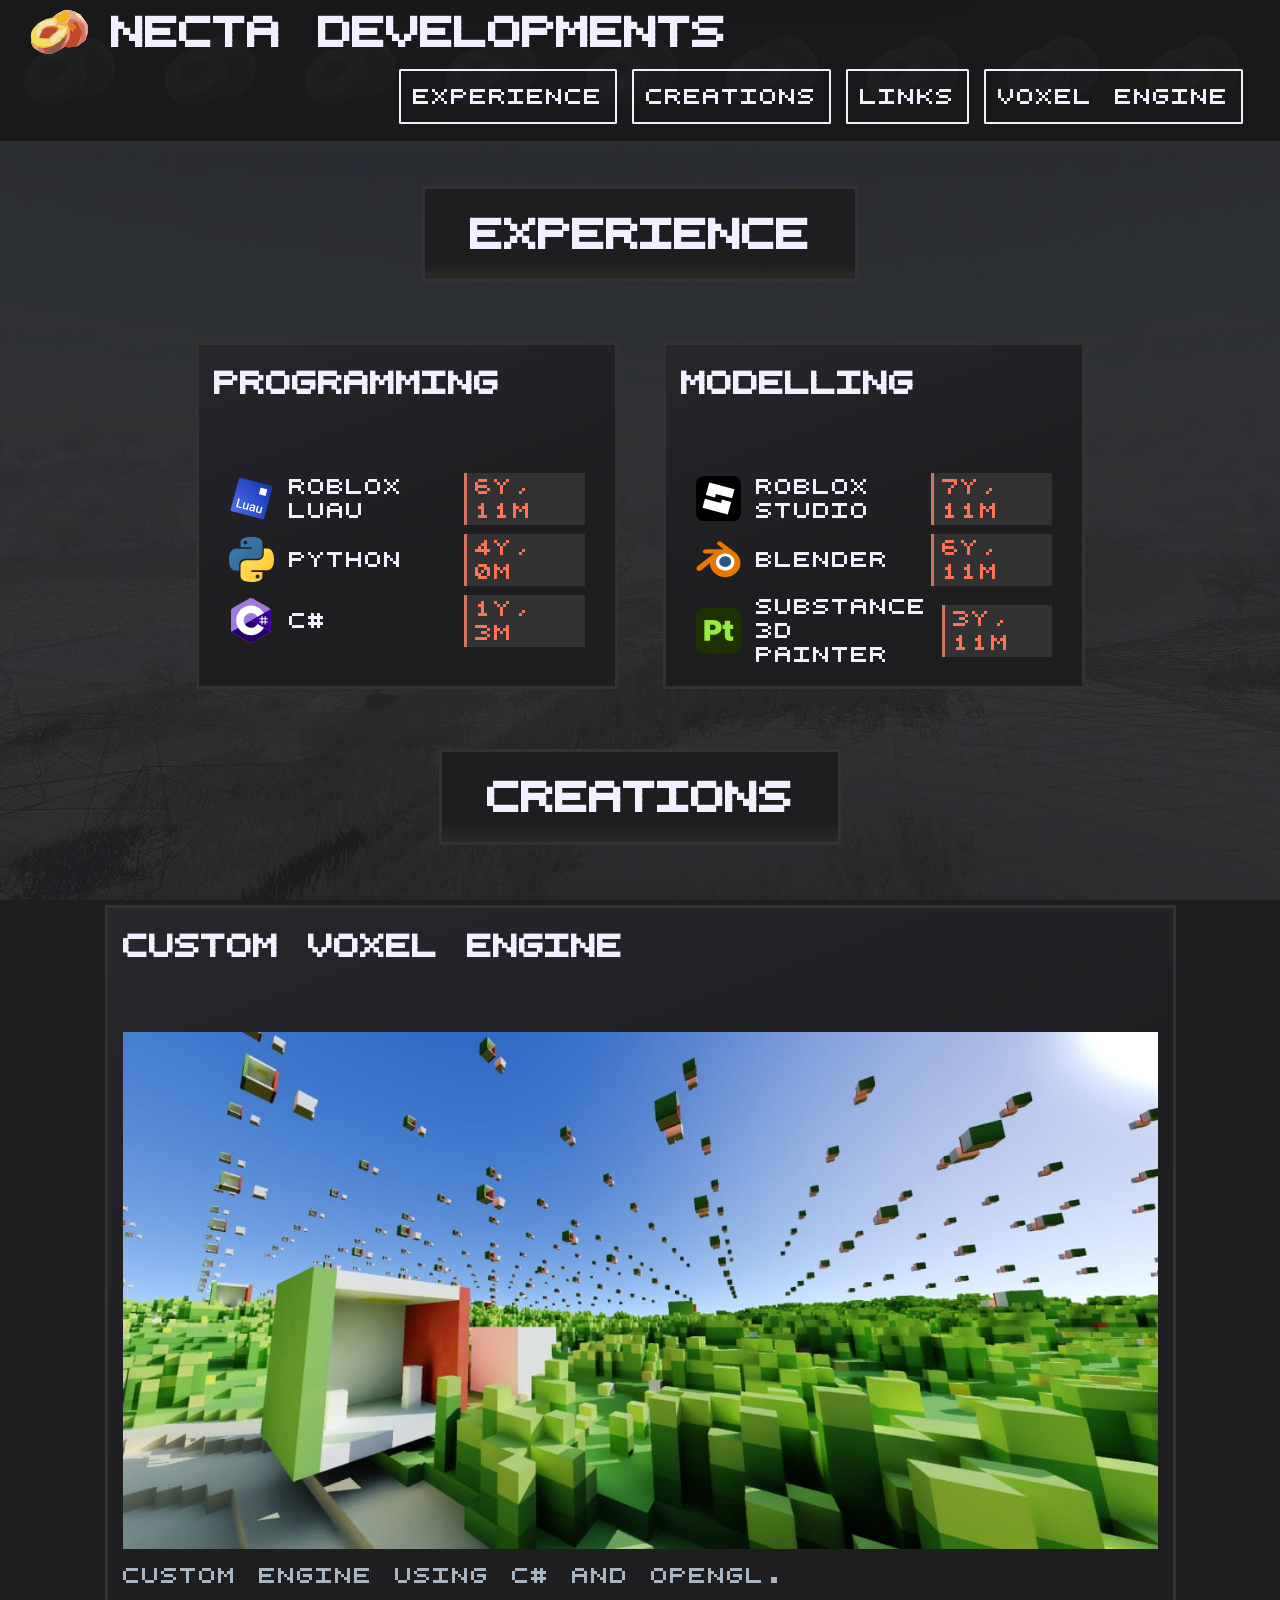
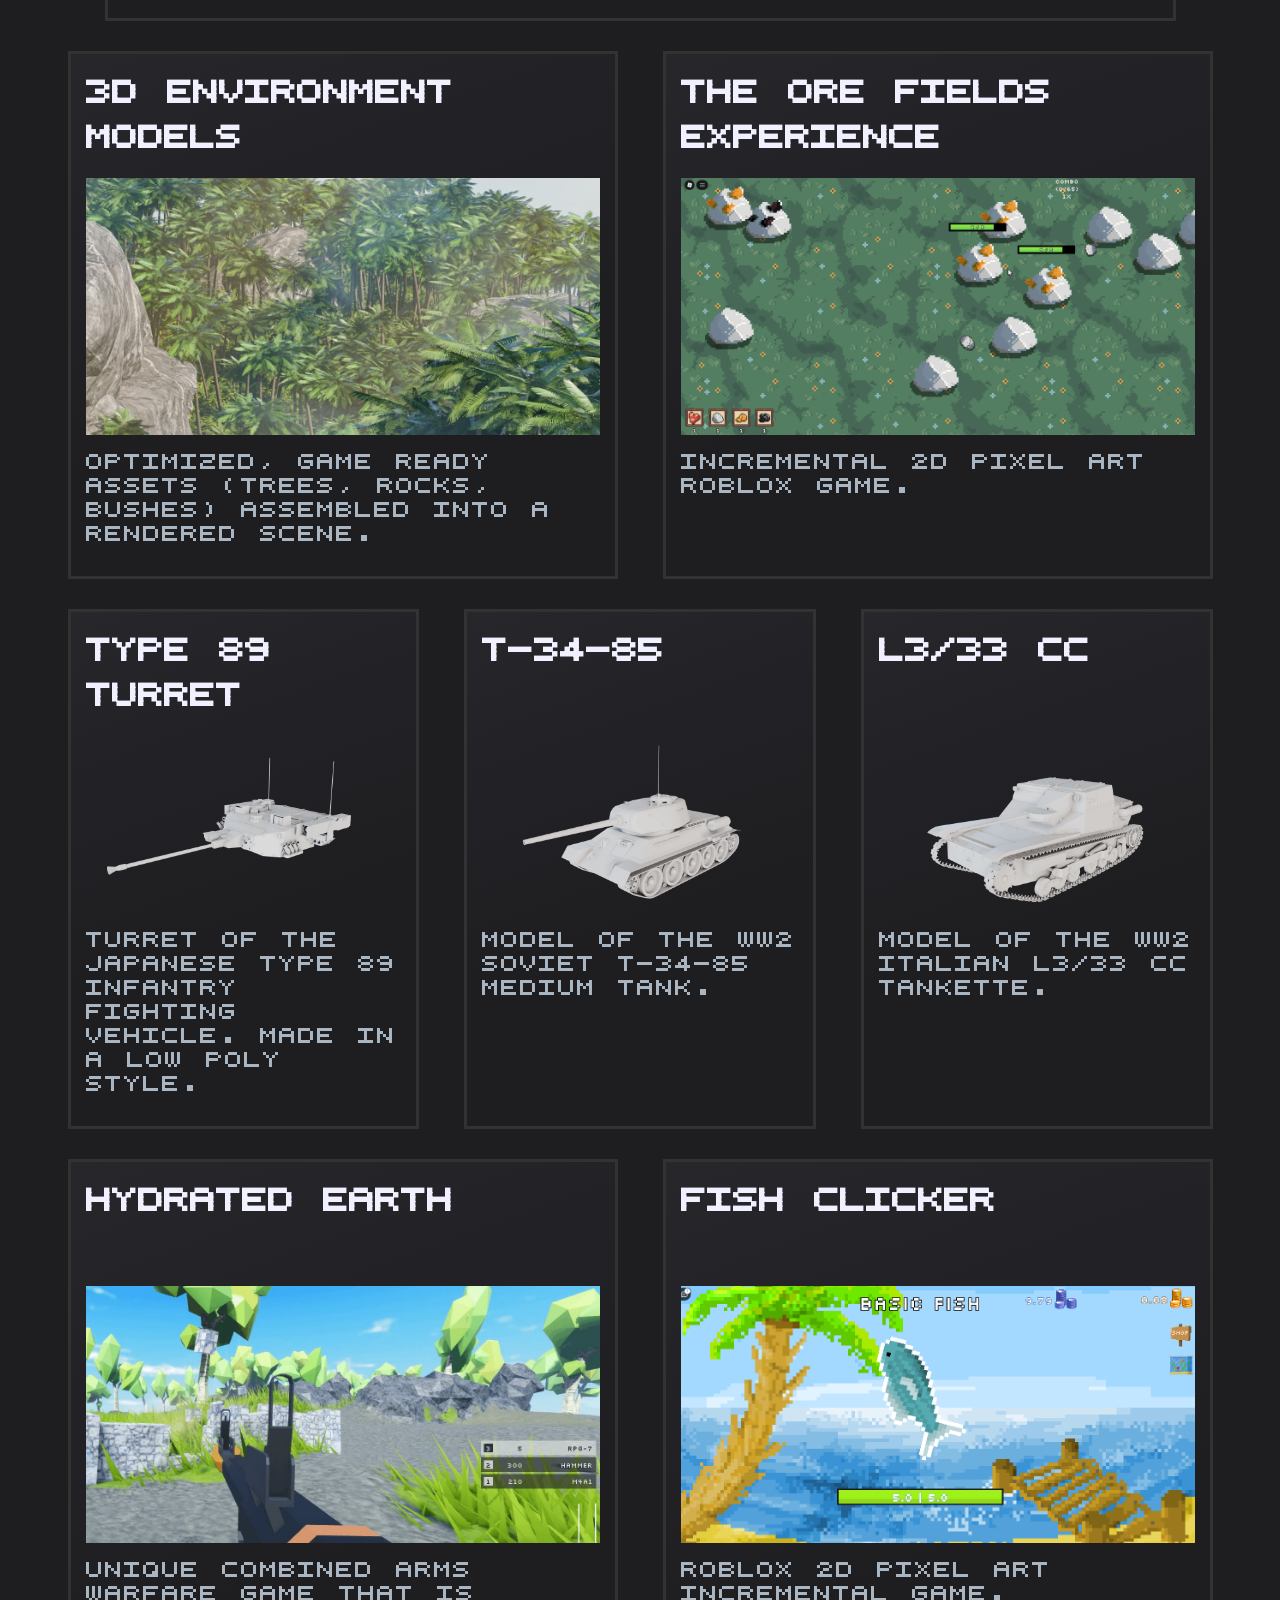
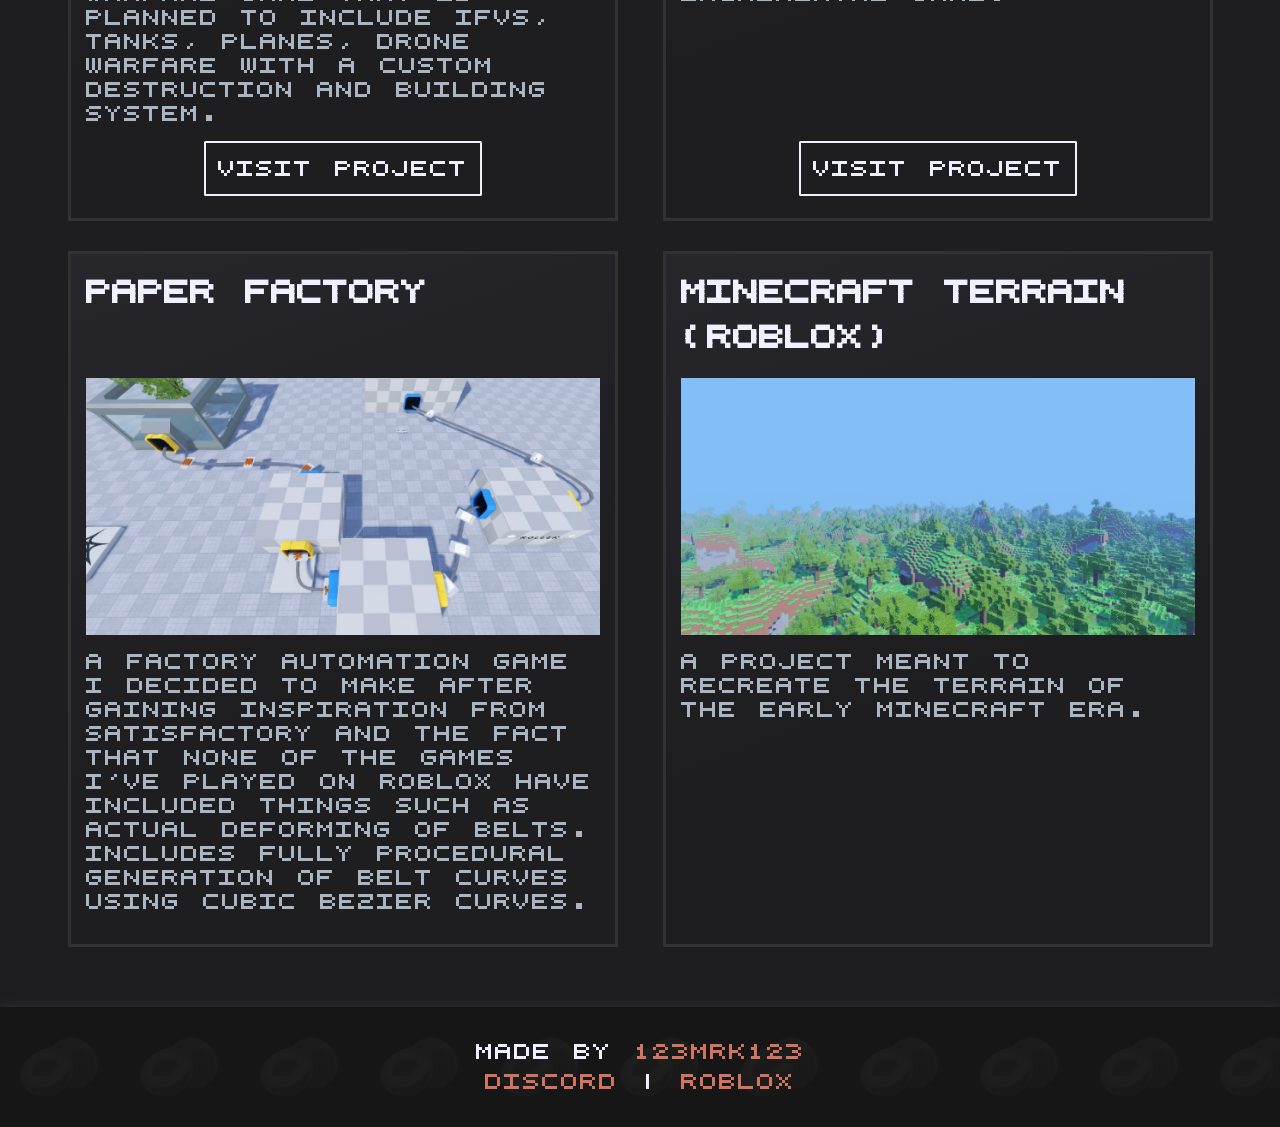
==== commit 199ec7cf: "Optimized file sizes" ====
--- a/index.html
+++ b/index.html
@@ -4,16 +4,25 @@
     <meta charset="UTF-8">
     <meta name="viewport" content="width=device-width, initial-scale=1.0">
     <meta name="description" content="Necta Developments: Roblox games, a custom C# voxel engine and game-ready 3D models.">
+    <meta property="og:title" content="Necta Developments">
+    <meta property="og:description" content="Portfolio of Necta Developments: Roblox games, 3D models and a custom voxel engine built in C# and OpenGL.">
+    <meta property="og:image" content="https://nucruh.github.io/images/icons/necta-logo.svg">
+    <meta name="twitter:card" content="https://nucruh.github.io/images/creations/voxelengine_terrain.jpg">
+    <meta name="theme-color" content="#d37460">
     <title>Necta Developments</title>
     <link rel="stylesheet" href="styles.css">
-    <link rel="icon" href="images/icons/icon_scaled.png">
+    <link rel="icon" href="images/icons/necta-logo.svg">
+    <link rel="preload" as="image" href="images/creations/background.webp">
+
+
+
     <script src="scripts.js" defer></script>
 </head>
 <body>
 
     <header class="titleContainer">
         <a href="#" class="brand">
-            <img src="images/icons/icon_scaled.png" alt="">
+            <img src="images/icons/necta-logo.svg" alt="">
             <div class="navTitle">
                 <h1>Necta Developments</h1>
             </div>
@@ -43,12 +52,12 @@
                 <span class="experienceTimer" data-start-date="2019-12-27"></span>
             </div>
             <div class="experienceRow">
-                <img src="images/icons/python.png" alt="Python">
+                <img src="images/icons/python.svg" alt="Python">
                 <span>Python</span>
                 <span class="experienceTimer" data-start-date="2022-11-20"></span>
             </div>
             <div class="experienceRow">
-                <img src="images/icons/csharp.png" alt="C#">
+                <img src="images/icons/c-sharp.svg" alt="C#">
                 <span>C#</span>
                 <span class="experienceTimer" data-start-date="2025-09-01"></span>
             </div>
@@ -58,17 +67,17 @@
             <h2>Modelling</h2>
 
             <div class="experienceRow">
-                <img src="images/icons/robloxstudio.png" alt="Roblox Studio">
+                <img src="images/icons/roblox.svg" alt="Roblox Studio">
                 <span>Roblox Studio</span>
                 <span class="experienceTimer" data-start-date="2018-12-15"></span>
             </div>
             <div class="experienceRow">
-                <img src="images/icons/blender.png" alt="Blender">
+                <img src="images/icons/blender.svg" alt="Blender">
                 <span>Blender</span>
                 <span class="experienceTimer" data-start-date="2020-01-01"></span>
             </div>
             <div class="experienceRow">
-                <img src="images/icons/substancepainter.svg" alt="Substance Painter">
+                <img src="images/icons/substance-painter.svg" alt="Substance Painter">
                 <span>Substance 3D Painter</span>
                 <span class="experienceTimer" data-start-date="2022-12-12"></span>
             </div>
@@ -85,7 +94,7 @@
     <div class="categoryContent">
         <div class="contentCardImg">
             <h2>Custom Voxel Engine</h2>
-            <img src="images/creations/voxelengine_terrain.jpg" alt="Voxel Engine Terrain">
+            <img src="images/creations/voxel-engine-v2-2.jpg" fetchpriority="high" alt="Voxel Engine Terrain">
             <p>Custom engine using C# and OpenGL.</p>
         </div>
     </div>
@@ -94,7 +103,7 @@
     <div class="categoryContent">
         <div class="contentCardImg">
             <h2>3D Environment Models</h2>
-            <img src="images/creations/palms_environment.jpg" alt="Palms" loading="lazy">
+            <img src="images/creations/palms-environment.jpg" alt="Palms" loading="lazy">
             <p>Optimized, game ready assets (trees, rocks, bushes) assembled into a rendered scene.</p>
         </div>
 
@@ -130,7 +139,7 @@
     <div class="categoryContent">
         <div class="contentCardImg">
             <h2>Hydrated Earth</h2>
-            <img src="images/creations/hydratedearth.png" alt="Hydrated Earth first person view" loading="lazy">
+            <img src="images/creations/hydrated-earth.jpg" alt="Hydrated Earth first person view" loading="lazy">
             <p>Unique combined arms warfare game that is planned to include IFVs, tanks, planes, drone warfare with a custom destruction and building system.</p>
             <a href="https://www.roblox.com/games/17295859346/Hydrated-Earth" class="linkButton" target="_blank" rel="noopener noreferrer">Visit Project</a>
         </div>
@@ -147,7 +156,7 @@
     <div class="categoryContent">
         <div class="contentCardImg">
             <h2>Paper Factory</h2>
-            <img src="images/creations/factorygame.png" alt="Paper Factory Roblox game" loading="lazy">
+            <img src="images/creations/factory-game.jpg" alt="Paper Factory Roblox game" loading="lazy">
             <p>
                 A factory automation game I decided to make after gaining
                 inspiration from Satisfactory and the fact that none of the games I've played on Roblox have included things such as actual deforming of belts.<br>
@@ -157,7 +166,7 @@
 
         <div class="contentCardImg">
             <h2>Minecraft Terrain (Roblox)</h2>
-            <img src="images/creations/terrain.png" alt="Minecraft style terrain in Roblox" loading="lazy">
+            <img src="images/creations/terrain.jpg" alt="Minecraft style terrain in Roblox" loading="lazy">
             <p>A project meant to recreate the terrain of the early Minecraft era.</p>
         </div>
     </div>
--- a/styles.css
+++ b/styles.css
@@ -57,7 +57,7 @@
     letter-spacing: 0.2rem;
     word-spacing: 0.2rem;
 
-    background: var(--bg) url("images/creations/background.png") center / cover fixed;
+    background: var(--bg) url("images/creations/background.webp") center / cover fixed;
 }
 
 h1, h2, h3, h4, h5, h6 {
@@ -398,7 +398,7 @@
 .experienceRow img {
     display: block;
     height: 3em;
-    width: auto;
+    width: 3em;
     object-fit: contain;
 }
 
